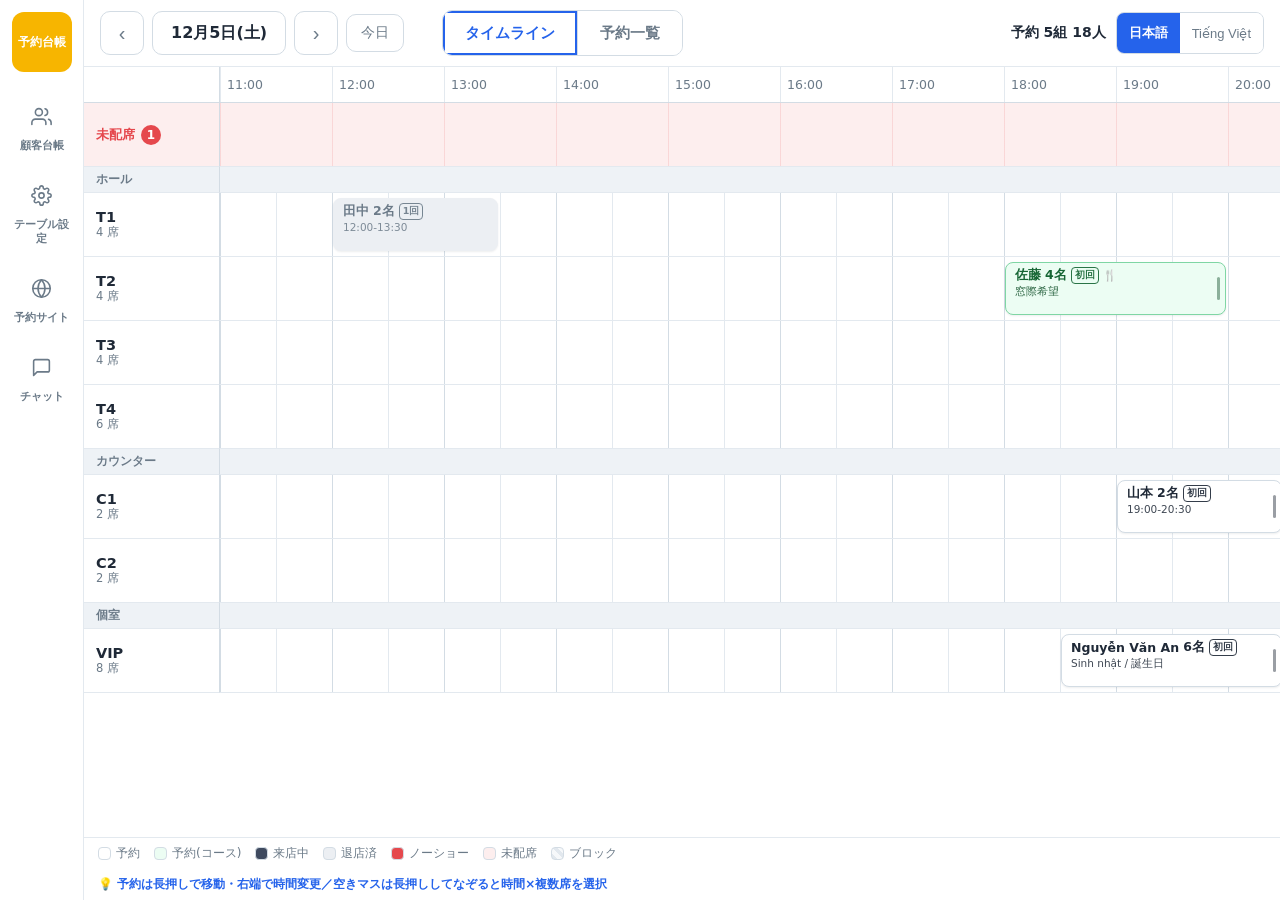
==== index.html @ bb4d28f8 "予約サイトの編集" ====
<!DOCTYPE html>
<html lang="ja">
<head>
  <meta charset="UTF-8">
  <meta name="viewport" content="width=device-width, initial-scale=1.0, maximum-scale=1.0, user-scalable=no, viewport-fit=cover">
  <meta name="apple-mobile-web-app-capable" content="yes">
  <meta name="mobile-web-app-capable" content="yes">
  <meta name="theme-color" content="#ffffff">
  <title>予約台帳 / Sổ đặt bàn</title>
  <link rel="stylesheet" href="style.css?v=19">
</head>
<body>
  <!-- dinii風 細線SVGアイコン定義 -->
  <svg style="display:none" xmlns="http://www.w3.org/2000/svg">
    <symbol id="ic-calendar" viewBox="0 0 24 24">
      <rect x="3" y="4" width="18" height="17" rx="2"/>
      <line x1="16" y1="2" x2="16" y2="6"/>
      <line x1="8" y1="2" x2="8" y2="6"/>
      <line x1="3" y1="10" x2="21" y2="10"/>
    </symbol>
    <symbol id="ic-list" viewBox="0 0 24 24">
      <line x1="8" y1="6" x2="21" y2="6"/>
      <line x1="8" y1="12" x2="21" y2="12"/>
      <line x1="8" y1="18" x2="21" y2="18"/>
      <line x1="3.5" y1="6" x2="3.51" y2="6"/>
      <line x1="3.5" y1="12" x2="3.51" y2="12"/>
      <line x1="3.5" y1="18" x2="3.51" y2="18"/>
    </symbol>
    <symbol id="ic-users" viewBox="0 0 24 24">
      <path d="M17 21v-2a4 4 0 0 0-4-4H5a4 4 0 0 0-4 4v2"/>
      <circle cx="9" cy="7" r="4"/>
      <path d="M23 21v-2a4 4 0 0 0-3-3.87"/>
      <path d="M16 3.13a4 4 0 0 1 0 7.75"/>
    </symbol>
    <symbol id="ic-gear" viewBox="0 0 24 24">
      <circle cx="12" cy="12" r="3"/>
      <path d="M19.4 15a1.65 1.65 0 0 0 .33 1.82l.06.06a2 2 0 0 1 0 2.83 2 2 0 0 1-2.83 0l-.06-.06a1.65 1.65 0 0 0-1.82-.33 1.65 1.65 0 0 0-1 1.51V21a2 2 0 0 1-2 2 2 2 0 0 1-2-2v-.09A1.65 1.65 0 0 0 9 19.4a1.65 1.65 0 0 0-1.82.33l-.06.06a2 2 0 0 1-2.83 0 2 2 0 0 1 0-2.83l.06-.06a1.65 1.65 0 0 0 .33-1.82 1.65 1.65 0 0 0-1.51-1H3a2 2 0 0 1-2-2 2 2 0 0 1 2-2h.09A1.65 1.65 0 0 0 4.6 9a1.65 1.65 0 0 0-.33-1.82l-.06-.06a2 2 0 0 1 0-2.83 2 2 0 0 1 2.83 0l.06.06a1.65 1.65 0 0 0 1.82.33H9a1.65 1.65 0 0 0 1-1.51V3a2 2 0 0 1 2-2 2 2 0 0 1 2 2v.09a1.65 1.65 0 0 0 1 1.51 1.65 1.65 0 0 0 1.82-.33l.06-.06a2 2 0 0 1 2.83 0 2 2 0 0 1 0 2.83l-.06.06a1.65 1.65 0 0 0-.33 1.82V9a1.65 1.65 0 0 0 1.51 1H21a2 2 0 0 1 2 2 2 2 0 0 1-2 2h-.09a1.65 1.65 0 0 0-1.51 1z"/>
    </symbol>
    <symbol id="ic-plus" viewBox="0 0 24 24">
      <line x1="12" y1="5" x2="12" y2="19"/>
      <line x1="5" y1="12" x2="19" y2="12"/>
    </symbol>
    <symbol id="ic-globe" viewBox="0 0 24 24">
      <circle cx="12" cy="12" r="10"/>
      <line x1="2" y1="12" x2="22" y2="12"/>
      <path d="M12 2a15.3 15.3 0 0 1 4 10 15.3 15.3 0 0 1-4 10 15.3 15.3 0 0 1-4-10 15.3 15.3 0 0 1 4-10z"/>
    </symbol>
    <symbol id="ic-chat" viewBox="0 0 24 24">
      <path d="M21 15a2 2 0 0 1-2 2H7l-4 4V5a2 2 0 0 1 2-2h14a2 2 0 0 1 2 2z"/>
    </symbol>
    <symbol id="ic-walkin" viewBox="0 0 24 24">
      <path d="M16 21v-2a4 4 0 0 0-4-4H5a4 4 0 0 0-4 4v2"/>
      <circle cx="8.5" cy="7" r="4"/>
      <line x1="20" y1="8" x2="20" y2="14"/>
      <line x1="17" y1="11" x2="23" y2="11"/>
    </symbol>
  </svg>

  <!-- 左サイドバー -->
  <aside class="rail" id="rail">
    <div class="rail-logo" data-i18n="appTitle"></div>
    <button class="rail-btn" data-view="customers">
      <span class="rail-ic"><svg class="ic"><use href="#ic-users"/></svg></span>
      <span class="rail-label" data-i18n="customers"></span>
    </button>
    <button class="rail-btn" id="railSettings">
      <span class="rail-ic"><svg class="ic"><use href="#ic-gear"/></svg></span>
      <span class="rail-label" data-i18n="settings"></span>
    </button>
    <button class="rail-btn" data-view="sites">
      <span class="rail-ic"><svg class="ic"><use href="#ic-globe"/></svg></span>
      <span class="rail-label" data-i18n="sites"></span>
    </button>
    <button class="rail-btn" data-view="chat">
      <span class="rail-ic"><svg class="ic"><use href="#ic-chat"/></svg></span>
      <span class="rail-label" data-i18n="chat"></span>
    </button>
    <div class="spacer"></div>
  </aside>

  <div class="app-main">
    <header class="topbar">
      <div class="date-nav">
        <button id="btnPrevDay" class="nav-btn">‹</button>
        <label class="date-box">
          <span id="dateDisplay"></span>
          <input type="date" id="datePicker">
        </label>
        <button id="btnNextDay" class="nav-btn">›</button>
        <button id="btnToday" class="btn ghost small" data-i18n="today"></button>
      </div>

      <nav class="view-switch" id="viewSwitch">
        <button class="vs-btn active" data-view="timetable" data-i18n="timetable"></button>
        <button class="vs-btn" data-view="list" data-i18n="list"></button>
      </nav>

      <div class="topbar-right">
        <span class="day-summary" id="daySummary"></span>
        <button id="btnChatPhone" class="icon-btn phone-only"><svg class="ic"><use href="#ic-chat"/></svg></button>
        <button id="btnSitesPhone" class="icon-btn phone-only"><svg class="ic"><use href="#ic-globe"/></svg></button>
        <button id="btnSettings" class="icon-btn phone-only"><svg class="ic"><use href="#ic-gear"/></svg></button>
        <div class="lang-switch" id="langSwitch">
          <button data-lang="ja">日本語</button>
          <button data-lang="vi">Tiếng Việt</button>
        </div>
      </div>
    </header>

    <main>
      <section id="view-timetable" class="view">
        <div class="tt-scroll" id="ttScroll"></div>
        <div class="legend" id="legend"></div>
      </section>

      <section id="view-list" class="view hidden">
        <div class="list-wrap" id="listWrap"></div>
      </section>

      <section id="view-customers" class="view hidden">
        <div class="cust-toolbar">
          <input type="search" id="custSearch" class="search-input" data-i18n-placeholder="searchPlaceholder">
        </div>
        <div class="cust-wrap" id="custWrap"></div>
      </section>

      <section id="view-sites" class="view hidden">
        <div class="sites-wrap">
          <p class="sites-note" data-i18n="sitesNote"></p>
          <div class="site-cards" id="siteCards"></div>
          <button class="btn ghost" id="btnAddSite"><svg class="ic"><use href="#ic-plus"/></svg> <span data-i18n="addSite"></span></button>
          <h3 class="inv-heading" data-i18n="invHeading"></h3>
          <p class="inv-note" data-i18n="invNote"></p>
          <div class="inv-scroll" id="invGrid"></div>
        </div>
      </section>

      <section id="view-chat" class="view hidden">
        <div class="chat-log" id="chatLog"></div>
        <div class="chat-inputbar">
          <input type="text" id="chatInput" data-i18n-placeholder="chatPlaceholder" autocomplete="off">
          <button class="btn primary" id="chatSend" data-i18n="chatSend"></button>
        </div>
      </section>
    </main>
  </div>

  <!-- スマホ用 下部ナビ / FAB -->
  <nav class="bottom-nav" id="bottomNav">
    <button class="bn-btn active" data-view="timetable"><span class="bn-ic"><svg class="ic"><use href="#ic-calendar"/></svg></span><span data-i18n="timetable"></span></button>
    <button class="bn-btn" data-view="list"><span class="bn-ic"><svg class="ic"><use href="#ic-list"/></svg></span><span data-i18n="list"></span></button>
    <button class="bn-btn" data-view="customers"><span class="bn-ic"><svg class="ic"><use href="#ic-users"/></svg></span><span data-i18n="customers"></span></button>
  </nav>
  <div class="fabs">
    <button id="fabWalkIn" class="fab secondary" title="walk-in"><svg class="ic"><use href="#ic-walkin"/></svg></button>
    <button id="fabNew" class="fab primary" title="new"><svg class="ic"><use href="#ic-plus"/></svg></button>
  </div>

  <!-- 空きマスタップ時のポップオーバー（トレタ風） -->
  <div class="cell-popover hidden" id="cellPopover">
    <div class="cp-head">
      <button class="cp-tab active" id="cpTabRes" data-i18n="resTab"></button>
      <button class="cp-tab" id="cpTabWalkIn" data-i18n="walkIn"></button>
    </div>
    <div class="cp-info" id="cpInfo"></div>
    <div class="cp-pax" id="cpPax"></div>
    <button class="cp-block" id="cpBlock">🚫 <span data-i18n="blockBtn"></span></button>
  </div>

  <!-- Reservation modal -->
  <div class="modal-backdrop hidden" id="resModal">
    <div class="modal">
      <div class="modal-header">
        <h2 id="resModalTitle"></h2>
        <button class="icon-btn" id="btnResClose">✕</button>
      </div>
      <div class="modal-body">
        <div class="status-row hidden" id="fStatusRow"></div>

        <div class="form-grid">
          <h3 class="sec" data-i18n="secWhen"></h3>
          <div class="field">
            <label data-i18n="date"></label>
            <input type="date" id="fDate">
          </div>
          <div class="field">
            <label data-i18n="startTime"></label>
            <select id="fStart"></select>
          </div>
          <div class="field">
            <label data-i18n="stayTime"></label>
            <select id="fDur"></select>
          </div>

          <div class="field">
            <label data-i18n="adults"></label>
            <div class="stepper">
              <button type="button" class="step-btn" data-step="adults" data-d="-1">−</button>
              <span class="step-val" id="fAdults">2</span>
              <button type="button" class="step-btn" data-step="adults" data-d="1">＋</button>
            </div>
          </div>
          <div class="field">
            <label data-i18n="children"></label>
            <div class="stepper">
              <button type="button" class="step-btn" data-step="children" data-d="-1">−</button>
              <span class="step-val" id="fChildren">0</span>
              <button type="button" class="step-btn" data-step="children" data-d="1">＋</button>
            </div>
          </div>
          <div class="field hide-phone-empty"></div>

          <h3 class="sec" data-i18n="secTable"></h3>
          <div class="field span3">
            <div class="table-chips" id="fTables"></div>
          </div>

          <h3 class="sec" data-i18n="secGuest"></h3>
          <div class="field">
            <label data-i18n="name"></label>
            <input type="text" id="fName">
          </div>
          <div class="field">
            <label data-i18n="nameKana"></label>
            <input type="text" id="fKana">
          </div>
          <div class="field">
            <label data-i18n="phone"></label>
            <input type="tel" id="fPhone" data-i18n-placeholder="phonePlaceholder">
          </div>

          <h3 class="sec" data-i18n="secOther"></h3>
          <div class="field">
            <label data-i18n="channel"></label>
            <select id="fChannel"></select>
          </div>
          <div class="field">
            <label data-i18n="course"></label>
            <input type="text" id="fCourse">
          </div>
          <div class="field span3">
            <label data-i18n="memo"></label>
            <textarea id="fMemo" rows="2"></textarea>
          </div>
        </div>
      </div>
      <div class="modal-footer">
        <button class="btn danger hidden" id="btnResDelete" data-i18n="delete"></button>
        <span class="spacer"></span>
        <button class="btn ghost" id="btnResCancel" data-i18n="cancelBtn"></button>
        <button class="btn primary" id="btnResSave" data-i18n="save"></button>
      </div>
    </div>
  </div>

  <!-- Table settings modal -->
  <div class="modal-backdrop hidden" id="settingsModal">
    <div class="modal">
      <div class="modal-header">
        <h2 data-i18n="settings"></h2>
        <button class="icon-btn" id="btnSetClose">✕</button>
      </div>
      <div class="modal-body">
        <div class="form-grid">
          <div class="field">
            <label data-i18n="openTime"></label>
            <select id="sOpen"></select>
          </div>
          <div class="field">
            <label data-i18n="closeTime"></label>
            <select id="sClose"></select>
          </div>
        </div>
        <div class="tbl-head">
          <span data-i18n="tableName"></span>
          <span data-i18n="groupLabel"></span>
          <span data-i18n="seatsLabel"></span>
          <span></span>
        </div>
        <div id="tblRows"></div>
        <button class="btn ghost full" id="btnAddTable"><svg class="ic"><use href="#ic-plus"/></svg> <span data-i18n="addTable"></span></button>

        <h3 class="combo-heading" data-i18n="comboHeading"></h3>
        <p class="combo-note" data-i18n="comboNote"></p>
        <div id="comboRows"></div>
        <button class="btn ghost full" id="btnAddCombo"><svg class="ic"><use href="#ic-plus"/></svg> <span data-i18n="addCombo"></span></button>
      </div>
      <div class="modal-footer">
        <span class="spacer"></span>
        <button class="btn ghost" id="btnSetCancel" data-i18n="cancelBtn"></button>
        <button class="btn primary" id="btnSetSave" data-i18n="save"></button>
      </div>
    </div>
  </div>

  <!-- Site modal（予約サイトの追加・編集） -->
  <div class="modal-backdrop hidden" id="siteModal">
    <div class="modal">
      <div class="modal-header">
        <h2 id="siteModalTitle"></h2>
        <button class="icon-btn" id="btnSiteClose">✕</button>
      </div>
      <div class="modal-body">
        <div class="form-grid">
          <div class="field span2">
            <label data-i18n="siteName"></label>
            <input type="text" id="sName">
          </div>
          <div class="field">
            <label data-i18n="colorLabel"></label>
            <div class="color-swatches" id="sColors"></div>
          </div>
          <div class="field span3">
            <label data-i18n="linkedTables"></label>
            <div class="table-chips" id="sTables"></div>
          </div>
          <div class="field span3">
            <label data-i18n="linkedCombos"></label>
            <div class="table-chips" id="sCombos"></div>
          </div>
        </div>
      </div>
      <div class="modal-footer">
        <button class="btn danger hidden" id="btnSiteDelete" data-i18n="delete"></button>
        <span class="spacer"></span>
        <button class="btn ghost" id="btnSiteCancel" data-i18n="cancelBtn"></button>
        <button class="btn primary" id="btnSiteSave" data-i18n="save"></button>
      </div>
    </div>
  </div>

  <script src="i18n.js?v=20"></script>
  <script src="app.js?v=20"></script>
</body>
</html>
---- style.css ----
/* ===== 予約台帳 / Sổ đặt bàn — dinii風 白基調UI ===== */
* { box-sizing: border-box; margin: 0; padding: 0; -webkit-tap-highlight-color: transparent; }

:root {
  --blue: #2563eb;
  --blue-soft: #eaf1fe;
  --orange: #f5a623;
  --brand: #f7b500;          /* diniiロゴ風の黄橙 */
  --green: #16a34a;
  --green-bg: #ecfdf3;
  --green-border: #7fd6a4;
  --slate: #3f4a5f;          /* 来店中ブロック */
  --red: #e5484d;
  --pink-bg: #fdeeee;
  --gray-block: #eceff3;
  --bg: #f7f9fb;
  --panel: #ffffff;
  --line: #e3e9ef;
  --line-strong: #d3dce4;
  --text: #1f2937;
  --muted: #6b7a88;
  --slot-w: 56px;   /* JSが端末幅に応じて上書き */
  --row-h: 60px;
  --label-w: 136px;
}

html, body { height: 100%; }
body {
  font-family: "Segoe UI", "Hiragino Sans", "Yu Gothic UI", "Noto Sans", system-ui, sans-serif;
  font-size: 15px;
  color: var(--text);
  background: var(--bg);
  display: flex;
  overflow: hidden;
  touch-action: manipulation;
}

.hidden { display: none !important; }
.spacer { flex: 1; }
.phone-only { display: none !important; }

/* dinii風 細線SVGアイコン */
svg.ic {
  width: 20px; height: 20px; display: block; flex: none;
  fill: none; stroke: currentColor;
  stroke-width: 1.8; stroke-linecap: round; stroke-linejoin: round;
}
.btn svg.ic { width: 17px; height: 17px; }
.icon-btn { display: inline-flex; align-items: center; justify-content: center; }

/* ===== 左サイドバー ===== */
.rail {
  width: 84px; min-width: 84px;
  background: var(--panel);
  border-right: 1px solid var(--line);
  display: flex; flex-direction: column; align-items: center;
  padding: 12px 8px calc(12px + env(safe-area-inset-bottom));
  gap: 6px;
}
.rail-logo {
  width: 60px; height: 60px; border-radius: 12px;
  background: var(--brand); color: #fff;
  font-size: 12px; font-weight: 800; line-height: 1.25;
  display: flex; align-items: center; justify-content: center; text-align: center;
  padding: 4px; margin-bottom: 10px; word-break: break-all;
}
.rail-btn {
  width: 68px; border: none; background: transparent; cursor: pointer;
  display: flex; flex-direction: column; align-items: center; gap: 3px;
  padding: 8px 2px; border-radius: 10px; color: var(--muted);
}
.rail-btn .rail-ic {
  width: 40px; height: 40px; border-radius: 10px;
  display: flex; align-items: center; justify-content: center;
  background: transparent;
}
.rail-btn .rail-ic svg.ic { width: 21px; height: 21px; }
.rail-btn .rail-label { font-size: 10.5px; font-weight: 600; }
.rail-btn.active { color: var(--blue); }
.rail-btn.active .rail-ic { background: var(--blue); color: #fff; }

/* ===== メイン ===== */
.app-main { flex: 1; display: flex; flex-direction: column; overflow: hidden; min-width: 0; }

/* ===== top bar ===== */
.topbar {
  display: flex; align-items: center; gap: 14px;
  padding: 10px 16px;
  background: var(--panel);
  border-bottom: 1px solid var(--line);
  flex-wrap: wrap;
}
.date-nav { display: flex; align-items: center; gap: 8px; }
.nav-btn {
  border: 1px solid var(--line-strong); background: #fff; border-radius: 10px;
  width: 44px; height: 44px; font-size: 20px; cursor: pointer; color: var(--muted);
  line-height: 1;
}
.date-box {
  position: relative; display: flex; align-items: center; justify-content: center;
  border: 1px solid var(--line-strong); border-radius: 10px;
  min-height: 44px; padding: 8px 18px; background: #fff;
  font-size: 16px; font-weight: 800; cursor: pointer; white-space: nowrap;
}
.date-box input {
  position: absolute; inset: 0; opacity: 0; width: 100%; height: 100%; cursor: pointer;
}

/* dinii風 タイムライン/予約一覧 切替 */
.view-switch { display: flex; border: 1px solid var(--line-strong); border-radius: 10px; overflow: hidden; margin-left: 24px; }
.vs-btn {
  border: none; background: #fff; color: var(--muted);
  padding: 10px 22px; font-size: 14.5px; cursor: pointer; white-space: nowrap; font-weight: 600;
  min-height: 44px;
}
.vs-btn + .vs-btn { border-left: 1px solid var(--line-strong); }
.vs-btn.active { color: var(--blue); box-shadow: inset 0 0 0 2px var(--blue); background: #fff; }

.topbar-right { display: flex; align-items: center; gap: 10px; margin-left: auto; flex-wrap: wrap; }
.day-summary { font-size: 14px; color: var(--text); font-weight: 700; white-space: nowrap; }

.lang-switch { display: flex; border: 1px solid var(--line-strong); border-radius: 8px; overflow: hidden; }
.lang-switch button { border: none; background: #fff; color: var(--muted); padding: 10px 12px; font-size: 13px; cursor: pointer; min-height: 40px; }
.lang-switch button.active { background: var(--blue); color: #fff; font-weight: 700; }

/* ===== buttons ===== */
.btn {
  border: none; border-radius: 10px; cursor: pointer;
  font-size: 14.5px; padding: 10px 16px; min-height: 44px;
  display: inline-flex; align-items: center; gap: 6px; white-space: nowrap;
}
.btn.primary { background: var(--blue); color: #fff; font-weight: 700; }
.btn.primary:active { background: #1d4fc4; }
.btn.secondary { background: #fff; color: var(--text); font-weight: 600; border: 1px solid var(--line-strong); }
.btn.ghost { background: #fff; color: var(--muted); border: 1px solid var(--line-strong); }
.btn.danger { background: #fdeeee; color: var(--red); border: 1px solid #f3c2c3; }
.btn.small { padding: 7px 14px; min-height: 38px; font-size: 13.5px; }
.btn.full { width: 100%; justify-content: center; margin-top: 8px; }
.icon-btn {
  border: none; background: transparent; font-size: 20px; cursor: pointer;
  color: var(--muted); width: 44px; height: 44px; border-radius: 8px;
}

/* ===== main / views ===== */
main { flex: 1; overflow: hidden; display: flex; min-height: 0; }
.view { flex: 1; display: flex; flex-direction: column; overflow: hidden; }

/* ===== timeline ===== */
.tt-scroll { flex: 1; overflow: auto; position: relative; background: var(--panel); overscroll-behavior: contain; }
.tt-grid { position: relative; min-width: 100%; width: max-content; }

.tt-line { display: flex; width: max-content; }
.tt-line.head { position: sticky; top: 0; z-index: 5; }

.tt-label {
  position: sticky; left: 0; z-index: 4;
  width: var(--label-w); min-width: var(--label-w);
  background: var(--panel); border-right: 1px solid var(--line-strong); border-bottom: 1px solid var(--line);
  padding: 6px 12px; display: flex; flex-direction: column; justify-content: center;
  cursor: pointer;
}
.tt-label .tname { font-weight: 700; font-size: 14.5px; }
.tt-label .tseats { font-size: 11.5px; color: var(--muted); }
.tt-line:not(.head) .tt-label:active { background: var(--blue-soft); }

.tt-line.head .tt-label { border-bottom: 1px solid var(--line-strong); cursor: default; }

.tt-timehead {
  position: relative; height: 36px; background: var(--panel);
  border-bottom: 1px solid var(--line-strong); color: var(--muted);
}
.tt-hour-label {
  position: absolute; top: 0; height: 100%;
  display: flex; align-items: center; padding-left: 6px;
  font-size: 12.5px; border-left: 1px solid var(--line);
}

/* 未配席行 */
.tt-line.unassigned-line .tt-label { background: var(--pink-bg); cursor: default; }
.tt-line.unassigned-line .tt-label .tname { color: var(--red); font-size: 13px; display: flex; align-items: center; gap: 6px; }
.ua-badge {
  background: var(--red); color: #fff; border-radius: 999px;
  min-width: 20px; height: 20px; font-size: 12px; font-weight: 700;
  display: inline-flex; align-items: center; justify-content: center; padding: 0 5px;
}
.tt-row.unassigned-row {
  background-color: var(--pink-bg);
  background-image:
    repeating-linear-gradient(to right, rgba(229,72,77,.14) 0 1px, transparent 1px calc(var(--slot-w) * 2));
}

.tt-row {
  position: relative; height: var(--row-h);
  border-bottom: 1px solid var(--line);
  background-image:
    repeating-linear-gradient(to right, var(--line-strong) 0 1px, transparent 1px calc(var(--slot-w) * 2)),
    repeating-linear-gradient(to right, var(--line) 0 1px, transparent 1px var(--slot-w));
  cursor: pointer;
}
.tt-row.drop-target { background-color: var(--blue-soft); }

/* テーブルグループの見出し行 */
.tt-line.group-line .tt-label {
  background: #eef2f6; height: 26px; padding: 2px 12px;
  justify-content: center; cursor: default; border-bottom: 1px solid var(--line);
}
.tt-line.group-line .tt-label .tname { font-size: 11.5px; color: var(--muted); font-weight: 700; }
.tt-grouprow { height: 26px; background: #eef2f6; border-bottom: 1px solid var(--line); }

/* 予約ブロック（dinii風） */
.tt-block {
  position: absolute; top: 5px; bottom: 5px;
  border-radius: 8px; padding: 4px 16px 4px 9px; overflow: hidden;
  cursor: grab; z-index: 2;
  user-select: none; -webkit-user-select: none; -webkit-touch-callout: none;
  border: 1px solid transparent;
  box-shadow: 0 1px 2px rgba(31,41,55,.08);
  background: #fff;
}
.tt-block .b-name {
  font-size: 12.5px; font-weight: 700; white-space: nowrap; overflow: hidden; text-overflow: ellipsis;
  display: flex; align-items: center; gap: 4px;
}
.tt-block .b-info { font-size: 10.5px; opacity: .85; white-space: nowrap; overflow: hidden; margin-top: 1px; }

.chip-visit {
  display: inline-block; font-size: 9.5px; font-weight: 700;
  border: 1px solid currentColor; border-radius: 4px;
  padding: 0 3px; line-height: 1.5; opacity: .9; flex: none;
}
.b-ico { font-size: 11px; flex: none; }

/* 予約（白＋グレー枠） */
.tt-block.reserved { border-color: var(--line-strong); color: var(--text); }
/* コース付き予約（薄緑＋緑枠） */
.tt-block.reserved.course { background: var(--green-bg); border-color: var(--green-border); color: #14532d; }
.tt-block.reserved.course .b-name { color: #166534; }
/* 来店中（濃紺） */
.tt-block.seated { background: var(--slate); border-color: var(--slate); color: #fff; }
/* 退店済（グレー） */
.tt-block.finished { background: var(--gray-block); border-color: var(--gray-block); color: var(--muted); }
/* ノーショー（赤） */
.tt-block.noshow { background: var(--red); border-color: var(--red); color: #fff; }
.tt-block.cancelled { background: var(--gray-block); color: var(--muted); text-decoration: line-through; }
/* 未配席（ピンク＋赤点線） */
.tt-block.unassigned {
  background: #fff5f5; border: 1.5px dashed var(--red); color: var(--red);
}
.tt-block.unassigned .b-name { color: var(--red); }
/* 予約ブロック（斜線ストライプ・ネット予約在庫から除外） */
.tt-block.block {
  background: repeating-linear-gradient(45deg, #e2e8ee 0 6px, #f3f6f9 6px 12px);
  border: 1px dashed #8b98a3; color: #55636d;
}
.tt-block.block .b-name { color: #55636d; }

.tt-block.drag-src { opacity: .35; }
/* 複数卓を1つの枠として縦に結合表示 */
.tt-block.span { box-shadow: 0 2px 8px rgba(31,41,55,.2); z-index: 2; }
.tt-ghost {
  z-index: 8; pointer-events: none; opacity: .95;
  box-shadow: 0 8px 22px rgba(31,41,55,.3);
  outline: 2px dashed var(--blue);
  transform: scale(1.03);
}

/* 滞在時間の変更ハンドル（ブロック右端） */
.b-resize {
  position: absolute; right: 0; top: 0; bottom: 0; width: 18px;
  cursor: ew-resize; touch-action: none;
}
.b-resize::after {
  content: ''; position: absolute; right: 5px; top: 28%; bottom: 28%;
  width: 3px; border-radius: 2px; background: currentColor; opacity: .45;
}
.tt-block.cancelled .b-resize, .tt-block.finished .b-resize { display: none; }

.now-line {
  position: absolute; top: 0; bottom: 0; width: 2px;
  background: var(--blue); z-index: 3; pointer-events: none;
}

/* 空きマスタップ時の選択ハイライト（トレタ風の青帯） */
.tt-select {
  position: absolute; top: 3px; bottom: 3px;
  background: rgba(37, 99, 235, .28);
  border: 2px solid var(--blue); border-radius: 8px;
  z-index: 1; pointer-events: none;
}

/* 空きマスタップ時のポップオーバー（トレタ風） */
.cell-popover {
  position: fixed; z-index: 90;
  width: 236px;
  background: #fff; border-radius: 14px;
  box-shadow: 0 10px 34px rgba(31,41,55,.3);
  border: 1px solid var(--line);
  padding: 12px;
}
.cp-head { display: flex; gap: 6px; margin-bottom: 8px; }
.cp-tab {
  flex: 1; border: 1.5px solid var(--line-strong); background: #fff;
  border-radius: 9px; padding: 9px 6px; font-size: 13.5px; font-weight: 700;
  color: var(--muted); cursor: pointer; min-height: 40px;
}
.cp-tab.active { border-color: var(--blue); background: var(--blue); color: #fff; }
.cp-info {
  font-size: 12.5px; color: var(--text); font-weight: 700;
  margin-bottom: 8px; text-align: center; line-height: 1.5;
}
.cp-pax { display: grid; grid-template-columns: repeat(3, 1fr); gap: 6px; }
.cp-pax button {
  border: 1px solid var(--line-strong); background: #fff; border-radius: 9px;
  padding: 10px 4px; font-size: 14px; font-weight: 700; color: var(--blue);
  cursor: pointer; min-height: 44px;
}
.cp-pax button:active { background: var(--blue-soft); }
.cp-block {
  width: 100%; margin-top: 10px;
  border: none; background: #55636d; color: #fff;
  border-radius: 10px; padding: 11px 8px; min-height: 44px;
  font-size: 13.5px; font-weight: 700; cursor: pointer;
  display: flex; align-items: center; justify-content: center; gap: 6px;
}
.cp-block:active { background: #45525c; }

.legend {
  display: flex; gap: 14px; padding: 7px 14px;
  background: var(--panel); border-top: 1px solid var(--line);
  font-size: 12px; color: var(--muted); flex-wrap: wrap; align-items: center;
}
.legend .lg { display: flex; align-items: center; gap: 5px; white-space: nowrap; }
.legend .sw { width: 13px; height: 13px; border-radius: 4px; display: inline-block; border: 1px solid var(--line-strong); }
.legend .hint { width: 100%; color: var(--blue); font-weight: 600; }

/* ===== 予約一覧（dinii風カード） ===== */
.list-wrap { flex: 1; overflow: auto; padding: 14px 16px; -webkit-overflow-scrolling: touch; }
.res-card {
  display: flex; align-items: center; gap: 14px;
  background: var(--panel); border: 1px solid var(--line-strong);
  border-radius: 12px; padding: 12px 16px; margin-bottom: 10px; cursor: pointer;
}
.res-card.course { background: var(--green-bg); border-color: var(--green-border); }
.res-card.seated { background: var(--slate); border-color: var(--slate); color: #fff; }
.res-card.seated .rc-sub, .res-card.seated .rc-time small { color: rgba(255,255,255,.75); }
.res-card.finished { opacity: .6; }
.res-card.noshow { border-color: var(--red); background: var(--pink-bg); }
.res-card.cancelled { opacity: .55; }
.res-card .rc-time { font-size: 18px; font-weight: 800; min-width: 96px; }
.res-card .rc-time small { font-size: 11.5px; color: var(--muted); font-weight: 500; display: block; }
.res-card .rc-main { flex: 1; min-width: 0; }
.res-card .rc-name { font-size: 15.5px; font-weight: 700; display: flex; align-items: center; gap: 6px; flex-wrap: wrap; }
.res-card .rc-sub { font-size: 12.5px; color: var(--muted); margin-top: 3px; overflow: hidden; text-overflow: ellipsis; }
.res-card .rc-actions { display: flex; gap: 8px; align-items: center; flex-wrap: wrap; justify-content: flex-end; }

.status-chip {
  font-size: 12px; font-weight: 700; color: #fff;
  border-radius: 999px; padding: 5px 12px; white-space: nowrap;
}
.status-chip.reserved  { background: var(--blue); }
.status-chip.seated    { background: var(--green); }
.status-chip.finished  { background: #9aa7af; }
.status-chip.noshow    { background: var(--red); }
.status-chip.cancelled { background: #c2cbd1; color: #55636d; }

.empty-note { text-align: center; color: var(--muted); padding: 48px 0; font-size: 15px; }

/* ===== customers view ===== */
.cust-toolbar { padding: 14px 16px 0; }
.search-input {
  width: 100%; max-width: 480px;
  border: 1px solid var(--line-strong); border-radius: 10px; padding: 11px 14px;
  font-size: 16px; background: var(--panel);
}
.cust-wrap { flex: 1; overflow: auto; padding: 14px 16px; -webkit-overflow-scrolling: touch; }
.cust-table { width: 100%; border-collapse: collapse; background: var(--panel); border: 1px solid var(--line); border-radius: 12px; overflow: hidden; }
.cust-table th, .cust-table td { padding: 12px 14px; text-align: left; border-bottom: 1px solid var(--line); font-size: 14px; }
.cust-table th { background: #f4f7fa; color: var(--muted); font-size: 12.5px; font-weight: 600; white-space: nowrap; }
.cust-table td.num { font-weight: 700; white-space: nowrap; }

/* ===== 予約サイト・在庫連携 ===== */
.sites-wrap { flex: 1; overflow: auto; padding: 16px; -webkit-overflow-scrolling: touch; }
.sites-note { font-size: 13px; color: var(--muted); line-height: 1.7; max-width: 720px; margin-bottom: 14px; }
.site-cards { display: flex; flex-direction: column; gap: 10px; max-width: 720px; }
.site-card {
  display: flex; align-items: center; gap: 12px;
  background: var(--panel); border: 1px solid var(--line-strong);
  border-radius: 12px; padding: 12px 16px; cursor: pointer;
}
.site-color { width: 14px; height: 14px; border-radius: 4px; flex: none; align-self: flex-start; margin-top: 5px; }
.site-main { flex: 1; min-width: 0; }
.site-name { font-weight: 700; font-size: 15px; }
.site-sub { font-size: 12.5px; color: var(--muted); margin-top: 2px; }
.site-url {
  margin-top: 8px; background: #f6f9fb; border: 1px solid var(--line);
  border-radius: 8px; padding: 8px 10px; overflow-x: auto;
}
.site-url code { font-size: 12.5px; white-space: nowrap; color: var(--text); }
.site-actions { display: flex; flex-direction: column; gap: 6px; align-items: stretch; }
.site-actions .btn.small, .site-actions .pill { justify-content: center; text-align: center; min-height: 36px; padding: 6px 12px; }
.pill {
  border: none; border-radius: 999px; padding: 8px 14px;
  font-size: 12.5px; font-weight: 700; cursor: pointer; min-height: 38px; white-space: nowrap;
}
.pill.on { background: var(--green-bg); color: var(--green); border: 1px solid var(--green-border); }
.pill.off { background: var(--gray-block); color: var(--muted); border: 1px solid var(--line-strong); }
#btnAddSite { margin-top: 10px; }

.inv-heading { margin-top: 24px; font-size: 15px; }
.inv-note { font-size: 12.5px; color: var(--muted); margin: 4px 0 10px; max-width: 720px; }
.inv-scroll { overflow-x: auto; }
.inv-table { border-collapse: separate; border-spacing: 0; background: var(--panel); }
.inv-table th, .inv-table td {
  border-bottom: 1px solid var(--line); border-right: 1px solid var(--line);
  padding: 9px 6px; font-size: 12.5px; text-align: center; min-width: 48px; white-space: nowrap;
}
.inv-table thead th { background: #f4f7fa; color: var(--muted); font-weight: 600; border-top: 1px solid var(--line); }
.inv-table tbody th {
  text-align: left; padding: 9px 12px; font-size: 13px;
  position: sticky; left: 0; background: var(--panel); border-left: 1px solid var(--line); z-index: 1;
}
.inv-table thead th:first-child { position: sticky; left: 0; z-index: 2; border-left: 1px solid var(--line); }
.inv-cell.ok { color: var(--green); font-weight: 700; cursor: pointer; }
.inv-cell.low { color: #d97706; font-weight: 700; cursor: pointer; background: #fff7ed; }
.inv-cell.full { color: var(--red); background: var(--pink-bg); font-weight: 700; }

.ch-dot { display: inline-block; width: 9px; height: 9px; border-radius: 50%; margin-right: 5px; flex: none; }

.color-swatches { display: flex; gap: 8px; flex-wrap: wrap; }
.color-swatches button { width: 40px; height: 40px; border-radius: 10px; border: 2.5px solid transparent; cursor: pointer; }
.color-swatches button.active { border-color: var(--text); }

/* ===== チャット操作 ===== */
.chat-log {
  flex: 1; overflow-y: auto; padding: 16px;
  display: flex; flex-direction: column; gap: 10px;
  -webkit-overflow-scrolling: touch;
}
.chat-msg {
  max-width: 78%; padding: 10px 14px; border-radius: 14px;
  font-size: 14.5px; line-height: 1.65; white-space: pre-line; word-break: break-word;
}
.chat-msg.user { align-self: flex-end; background: var(--blue); color: #fff; border-bottom-right-radius: 4px; }
.chat-msg.bot { align-self: flex-start; background: var(--panel); border: 1px solid var(--line-strong); border-bottom-left-radius: 4px; }
.chat-inputbar {
  display: flex; gap: 8px; padding: 10px 16px calc(10px + env(safe-area-inset-bottom));
  background: var(--panel); border-top: 1px solid var(--line);
}
.chat-inputbar input {
  flex: 1; border: 1px solid var(--line-strong); border-radius: 10px;
  padding: 11px 14px; font-size: 16px; min-height: 46px; min-width: 0;
}

/* ===== bottom nav / FAB (phone) ===== */
.bottom-nav { display: none; }
.fabs { display: none; }

/* ===== modal ===== */
.modal-backdrop {
  position: fixed; inset: 0; background: rgba(31,41,55,.45);
  display: flex; align-items: center; justify-content: center; z-index: 100;
  padding: 20px;
}
.modal {
  background: #fff; border-radius: 16px; width: 760px; max-width: 100%;
  max-height: 92vh; display: flex; flex-direction: column;
  box-shadow: 0 12px 40px rgba(0,0,0,.28);
}
.modal-header {
  display: flex; align-items: center; justify-content: space-between;
  padding: 14px 20px; border-bottom: 1px solid var(--line);
}
.modal-header h2 { font-size: 18px; }
.modal-body { padding: 16px 20px; overflow: auto; -webkit-overflow-scrolling: touch; }
.modal-footer {
  display: flex; gap: 10px; padding: 12px 20px;
  border-top: 1px solid var(--line);
  padding-bottom: calc(12px + env(safe-area-inset-bottom));
}

.form-grid { display: grid; grid-template-columns: repeat(3, minmax(0, 1fr)); gap: 12px 16px; }
.form-grid > * { min-width: 0; }
.form-grid .sec {
  grid-column: 1 / -1;
  font-size: 12.5px; color: var(--blue); font-weight: 700;
  border-bottom: 1px solid var(--line); padding-bottom: 4px; margin-top: 8px;
}
.form-grid .sec:first-child { margin-top: 0; }
.field { display: flex; flex-direction: column; gap: 6px; }
.field.span2 { grid-column: span 2; }
.field.span3 { grid-column: 1 / -1; }
.field label { font-size: 12.5px; color: var(--muted); font-weight: 600; }
.field input, .field select, .field textarea {
  border: 1px solid var(--line-strong); border-radius: 10px; padding: 11px 12px;
  font-size: 16px; min-height: 46px; background: #fff; color: var(--text); font-family: inherit;
  width: 100%; min-width: 0;
}
.field textarea { min-height: 56px; resize: vertical; }

.stepper { display: flex; align-items: center; gap: 4px; }
.step-btn {
  width: 48px; height: 48px; border: 1px solid var(--line-strong); background: #f4f7fa;
  border-radius: 10px; font-size: 20px; cursor: pointer; color: var(--text);
}
.step-val { min-width: 52px; text-align: center; font-size: 20px; font-weight: 700; }

.table-chips { display: flex; flex-wrap: wrap; gap: 8px; }
.chip {
  border: 1.5px solid var(--line-strong); background: #fff; border-radius: 999px;
  padding: 10px 16px; font-size: 14.5px; cursor: pointer; min-height: 44px;
}
.chip.active { border-color: var(--blue); background: var(--blue); color: #fff; font-weight: 600; }

.status-row { display: flex; gap: 8px; flex-wrap: wrap; margin-bottom: 14px; }
.status-btn {
  border: 1.5px solid var(--line-strong); background: #fff; border-radius: 10px;
  padding: 10px 14px; font-size: 13.5px; cursor: pointer; min-height: 44px; font-weight: 600; color: var(--muted);
}
.status-btn.active.reserved  { border-color: var(--blue); background: var(--blue); color: #fff; }
.status-btn.active.seated    { border-color: var(--green); background: var(--green); color: #fff; }
.status-btn.active.finished  { border-color: #9aa7af; background: #9aa7af; color: #fff; }
.status-btn.active.noshow    { border-color: var(--red); background: var(--red); color: #fff; }
.status-btn.active.cancelled { border-color: #9aa7af; background: #9aa7af; color: #fff; }

/* ===== settings modal ===== */
.tbl-head {
  display: grid; grid-template-columns: 1fr 110px 76px 48px; gap: 10px;
  font-size: 12.5px; color: var(--muted); font-weight: 600;
  margin: 18px 0 6px;
}
.tbl-row { display: grid; grid-template-columns: 1fr 110px 76px 48px; gap: 10px; margin-bottom: 8px; }
.tbl-row input {
  border: 1px solid var(--line-strong); border-radius: 10px; padding: 10px 12px;
  font-size: 16px; min-height: 46px;
}
.tbl-row .icon-btn { color: var(--red); }

/* 結合テーブル（合席）設定 */
.combo-heading {
  font-size: 13px; color: var(--blue); font-weight: 700;
  border-bottom: 1px solid var(--line); padding-bottom: 4px; margin: 22px 0 6px;
}
.combo-note { font-size: 12px; color: var(--muted); line-height: 1.6; margin-bottom: 10px; }
.combo-row {
  border: 1px solid var(--line-strong); border-radius: 12px;
  padding: 10px 12px; margin-bottom: 10px;
}
.combo-tables { display: flex; flex-wrap: wrap; gap: 6px; margin-bottom: 8px; }
.combo-tables .chip { padding: 7px 12px; font-size: 13px; min-height: 38px; }
.combo-foot { display: flex; align-items: center; gap: 8px; }
.combo-foot label { font-size: 12.5px; color: var(--muted); font-weight: 600; }
.combo-foot input {
  width: 84px; border: 1px solid var(--line-strong); border-radius: 10px;
  padding: 9px 10px; font-size: 16px; min-height: 44px;
}
.combo-foot .icon-btn { margin-left: auto; color: var(--red); }

/* ===== tablet portrait ===== */
@media (max-width: 1000px) {
  .day-summary { font-size: 12.5px; }
}

/* ===== phone ===== */
@media (max-width: 700px) {
  body { flex-direction: column; }
  .rail { display: none; }
  .phone-only { display: flex !important; }
  .hide-phone { display: none !important; }

  .topbar { padding: 8px 10px; gap: 8px; }
  .view-switch { display: none; }
  .nav-btn { width: 40px; height: 40px; font-size: 18px; }
  .date-box { min-height: 40px; padding: 6px 12px; font-size: 14px; }
  .btn.small { min-height: 40px; padding: 6px 10px; }
  .day-summary { font-size: 12px; }
  .topbar-right { gap: 6px; }
  .icon-btn.phone-only { width: 40px; height: 40px; }
  .lang-switch button { padding: 8px 8px; font-size: 11.5px; min-height: 38px; }

  .bottom-nav {
    display: flex; background: var(--panel); border-top: 1px solid var(--line);
    padding: 6px 8px calc(6px + env(safe-area-inset-bottom));
  }
  .bn-btn {
    flex: 1; background: transparent; border: none; color: var(--muted);
    font-size: 10.5px; display: flex; flex-direction: column; align-items: center;
    gap: 2px; padding: 6px 4px; border-radius: 10px; cursor: pointer; font-weight: 600;
  }
  .bn-btn .bn-ic svg.ic { width: 22px; height: 22px; }
  .bn-btn.active { color: var(--blue); background: var(--blue-soft); }

  .fabs {
    display: flex; flex-direction: column; gap: 10px;
    position: fixed; right: 14px; bottom: calc(84px + env(safe-area-inset-bottom));
    z-index: 50;
  }
  .fab {
    width: 58px; height: 58px; border-radius: 50%; border: none;
    cursor: pointer;
    box-shadow: 0 4px 14px rgba(31,41,55,.3);
    display: flex; align-items: center; justify-content: center;
  }
  .fab svg.ic { width: 25px; height: 25px; }
  .fab.primary { background: var(--blue); color: #fff; }
  .fab.secondary { background: #fff; color: var(--text); border: 1px solid var(--line-strong); }

  /* モーダルはボトムシート化 */
  .modal-backdrop { padding: 0; align-items: flex-end; }
  .modal { width: 100%; max-height: 94vh; border-radius: 18px 18px 0 0; }
  .form-grid { grid-template-columns: repeat(2, minmax(0, 1fr)); }
  .field.span2 { grid-column: 1 / -1; }
  .hide-phone-empty { display: none; }
  .step-btn { width: 44px; height: 44px; }
  .step-val { min-width: 40px; }

  .res-card { padding: 10px 12px; gap: 10px; flex-wrap: wrap; }
  .res-card .rc-time { min-width: 70px; font-size: 16px; }
  .res-card .rc-actions { width: 100%; }

  .legend { font-size: 11px; gap: 10px; }
  .cust-table th, .cust-table td { padding: 10px 8px; font-size: 12.5px; }
}
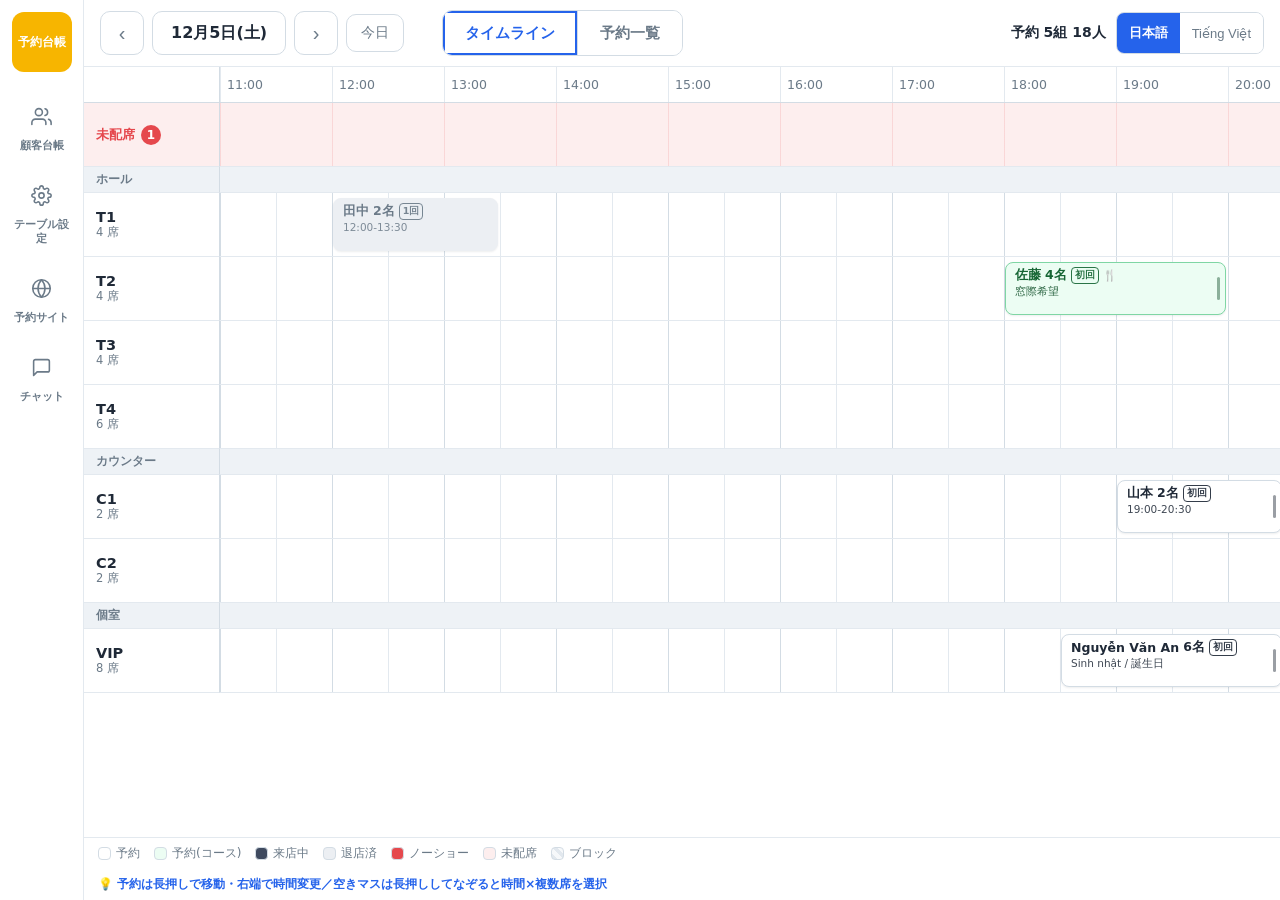
==== commit d976d7b7: "テーブル設定最小人数表記の変更" ====
--- a/index.html
+++ b/index.html
@@ -7,7 +7,7 @@
   <meta name="mobile-web-app-capable" content="yes">
   <meta name="theme-color" content="#ffffff">
   <title>予約台帳 / Sổ đặt bàn</title>
-  <link rel="stylesheet" href="style.css?v=19">
+  <link rel="stylesheet" href="style.css?v=22">
 </head>
 <body>
   <!-- dinii風 細線SVGアイコン定義 -->
@@ -275,6 +275,7 @@
           <span data-i18n="tableName"></span>
           <span data-i18n="groupLabel"></span>
           <span data-i18n="seatsLabel"></span>
+          <span data-i18n="minSeatsLabel"></span>
           <span></span>
         </div>
         <div id="tblRows"></div>
@@ -329,7 +330,7 @@
     </div>
   </div>
 
-  <script src="i18n.js?v=20"></script>
-  <script src="app.js?v=20"></script>
+  <script src="i18n.js?v=22"></script>
+  <script src="app.js?v=22"></script>
 </body>
 </html>
--- a/style.css
+++ b/style.css
@@ -524,11 +524,11 @@
 
 /* ===== settings modal ===== */
 .tbl-head {
-  display: grid; grid-template-columns: 1fr 110px 76px 48px; gap: 10px;
+  display: grid; grid-template-columns: 1fr 82px 54px 90px 40px; gap: 10px;
   font-size: 12.5px; color: var(--muted); font-weight: 600;
   margin: 18px 0 6px;
 }
-.tbl-row { display: grid; grid-template-columns: 1fr 110px 76px 48px; gap: 10px; margin-bottom: 8px; }
+.tbl-row { display: grid; grid-template-columns: 1fr 82px 54px 90px 40px; gap: 10px; margin-bottom: 8px; }
 .tbl-row input {
   border: 1px solid var(--line-strong); border-radius: 10px; padding: 10px 12px;
   font-size: 16px; min-height: 46px;
@@ -547,7 +547,7 @@
 }
 .combo-tables { display: flex; flex-wrap: wrap; gap: 6px; margin-bottom: 8px; }
 .combo-tables .chip { padding: 7px 12px; font-size: 13px; min-height: 38px; }
-.combo-foot { display: flex; align-items: center; gap: 8px; }
+.combo-foot { display: flex; align-items: center; gap: 8px; flex-wrap: wrap; }
 .combo-foot label { font-size: 12.5px; color: var(--muted); font-weight: 600; }
 .combo-foot input {
   width: 84px; border: 1px solid var(--line-strong); border-radius: 10px;
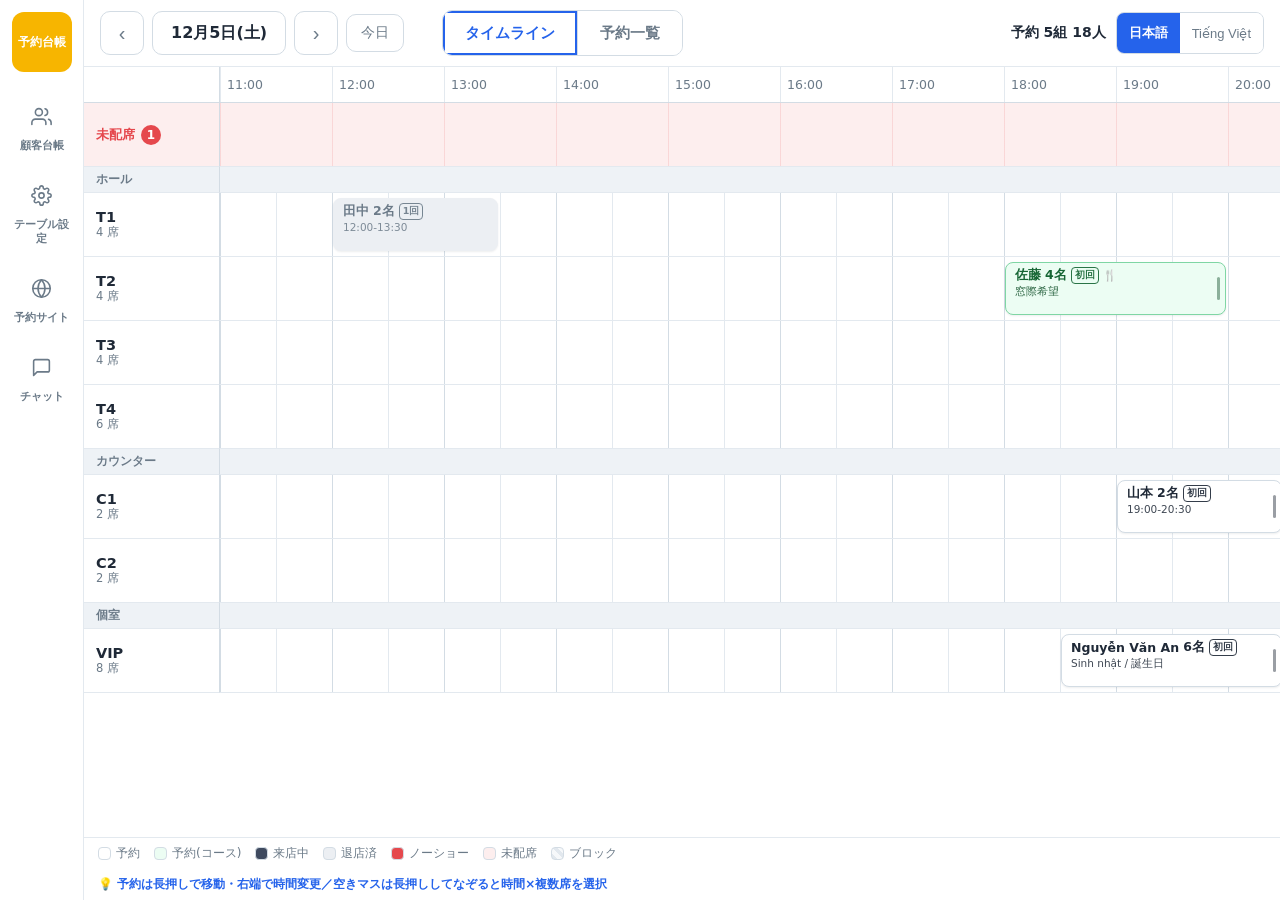
==== commit c82f4ae4: "テーブル設定最小人数再設定" ====
--- a/index.html
+++ b/index.html
@@ -7,7 +7,7 @@
   <meta name="mobile-web-app-capable" content="yes">
   <meta name="theme-color" content="#ffffff">
   <title>予約台帳 / Sổ đặt bàn</title>
-  <link rel="stylesheet" href="style.css?v=22">
+  <link rel="stylesheet" href="style.css?v=23">
 </head>
 <body>
   <!-- dinii風 細線SVGアイコン定義 -->
@@ -330,7 +330,7 @@
     </div>
   </div>
 
-  <script src="i18n.js?v=22"></script>
-  <script src="app.js?v=22"></script>
+  <script src="i18n.js?v=23"></script>
+  <script src="app.js?v=23"></script>
 </body>
 </html>
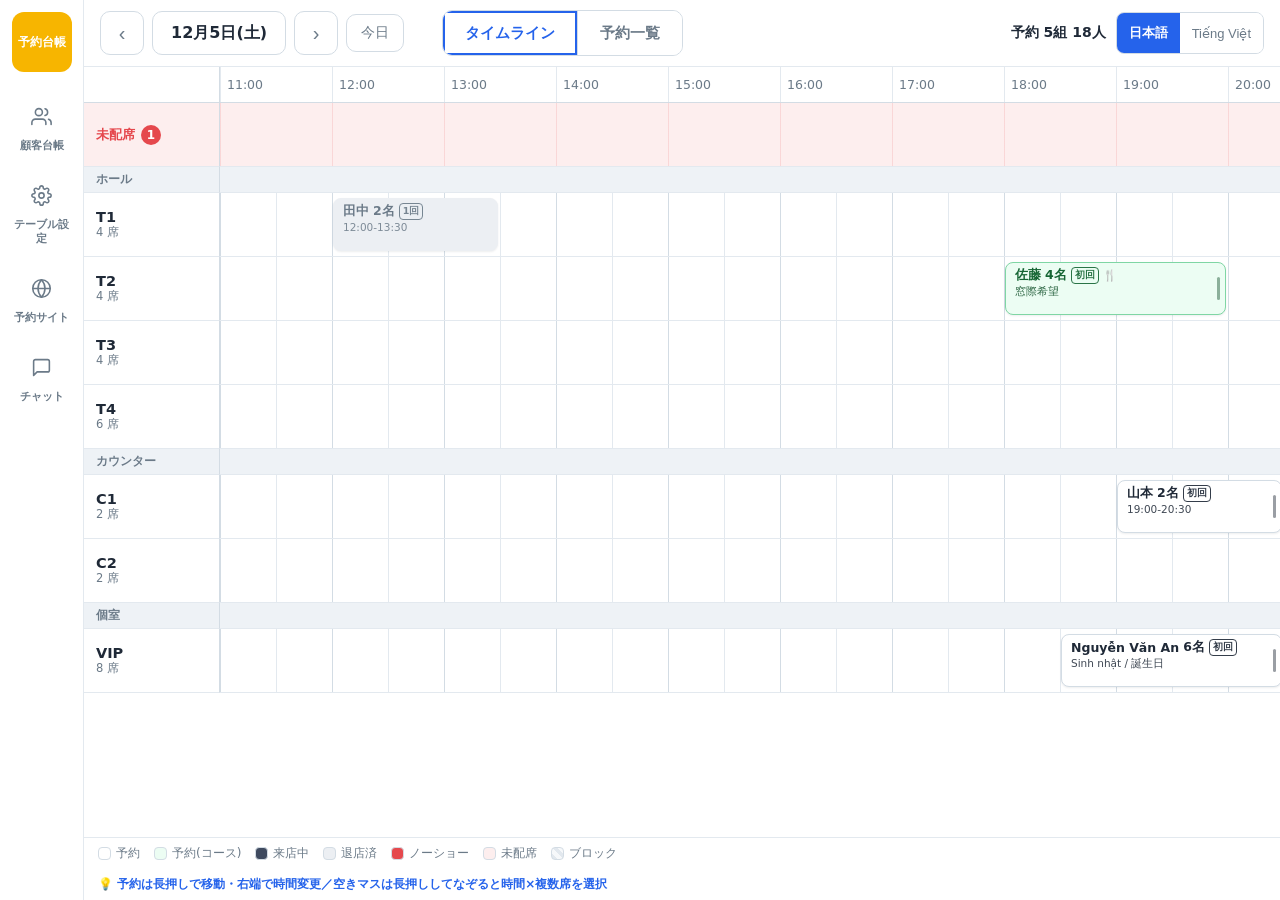
==== commit 711a0f57: "顧客情報または予約フォームの改修" ====
--- a/index.html
+++ b/index.html
@@ -7,7 +7,7 @@
   <meta name="mobile-web-app-capable" content="yes">
   <meta name="theme-color" content="#ffffff">
   <title>予約台帳 / Sổ đặt bàn</title>
-  <link rel="stylesheet" href="style.css?v=23">
+  <link rel="stylesheet" href="style.css?v=24">
 </head>
 <body>
   <!-- dinii風 細線SVGアイコン定義 -->
@@ -191,6 +191,13 @@
             <label data-i18n="stayTime"></label>
             <select id="fDur"></select>
           </div>
+          <div class="field">
+            <label data-i18n="resetTime"></label>
+            <select id="fReset"></select>
+          </div>
+          <div class="field checkbox-field">
+            <label class="chk"><input type="checkbox" id="fHasLimit"> <span data-i18n="hasTimeLimit"></span></label>
+          </div>
 
           <div class="field">
             <label data-i18n="adults"></label>
@@ -228,6 +235,22 @@
             <label data-i18n="phone"></label>
             <input type="tel" id="fPhone" data-i18n-placeholder="phonePlaceholder">
           </div>
+          <div class="field">
+            <label data-i18n="gender"></label>
+            <select id="fGender"></select>
+          </div>
+          <div class="field">
+            <label data-i18n="company"></label>
+            <input type="text" id="fCompany">
+          </div>
+          <div class="field">
+            <label data-i18n="reservationName"></label>
+            <input type="text" id="fResName">
+          </div>
+          <div class="field">
+            <label data-i18n="email"></label>
+            <input type="email" id="fEmail" data-i18n-placeholder="emailPlaceholder">
+          </div>
 
           <h3 class="sec" data-i18n="secOther"></h3>
           <div class="field">
@@ -235,8 +258,17 @@
             <select id="fChannel"></select>
           </div>
           <div class="field">
-            <label data-i18n="course"></label>
-            <input type="text" id="fCourse">
+            <label data-i18n="purpose"></label>
+            <select id="fPurpose"></select>
+          </div>
+          <div class="field span3">
+            <label data-i18n="coursesLabel"></label>
+            <div id="fCourses"></div>
+            <button type="button" class="btn ghost small" id="btnAddCourse" data-i18n="addCourse"></button>
+          </div>
+          <div class="field span3">
+            <label data-i18n="tagsLabel"></label>
+            <div class="table-chips" id="fTags"></div>
           </div>
           <div class="field span3">
             <label data-i18n="memo"></label>
@@ -330,7 +362,7 @@
     </div>
   </div>
 
-  <script src="i18n.js?v=23"></script>
-  <script src="app.js?v=23"></script>
+  <script src="i18n.js?v=24"></script>
+  <script src="app.js?v=24"></script>
 </body>
 </html>
--- a/style.css
+++ b/style.css
@@ -511,6 +511,23 @@
 }
 .chip.active { border-color: var(--blue); background: var(--blue); color: #fff; font-weight: 600; }
 
+/* コース選択行（コース名 + 数量 + 削除） */
+.course-row { display: grid; grid-template-columns: 1fr 78px 44px; gap: 8px; margin-bottom: 8px; }
+.course-row select, .course-row input {
+  border: 1px solid var(--line-strong); border-radius: 10px; padding: 10px 12px;
+  font-size: 16px; min-height: 46px; min-width: 0;
+}
+.course-row .icon-btn { color: var(--red); }
+#btnAddCourse { margin-top: 2px; }
+
+/* 時間制限ありチェック */
+.checkbox-field { justify-content: flex-end; }
+.checkbox-field .chk {
+  display: flex; align-items: center; gap: 8px; font-size: 14.5px;
+  color: var(--text); font-weight: 500; cursor: pointer; min-height: 46px;
+}
+.checkbox-field .chk input { width: 20px; height: 20px; }
+
 .status-row { display: flex; gap: 8px; flex-wrap: wrap; margin-bottom: 14px; }
 .status-btn {
   border: 1.5px solid var(--line-strong); background: #fff; border-radius: 10px;
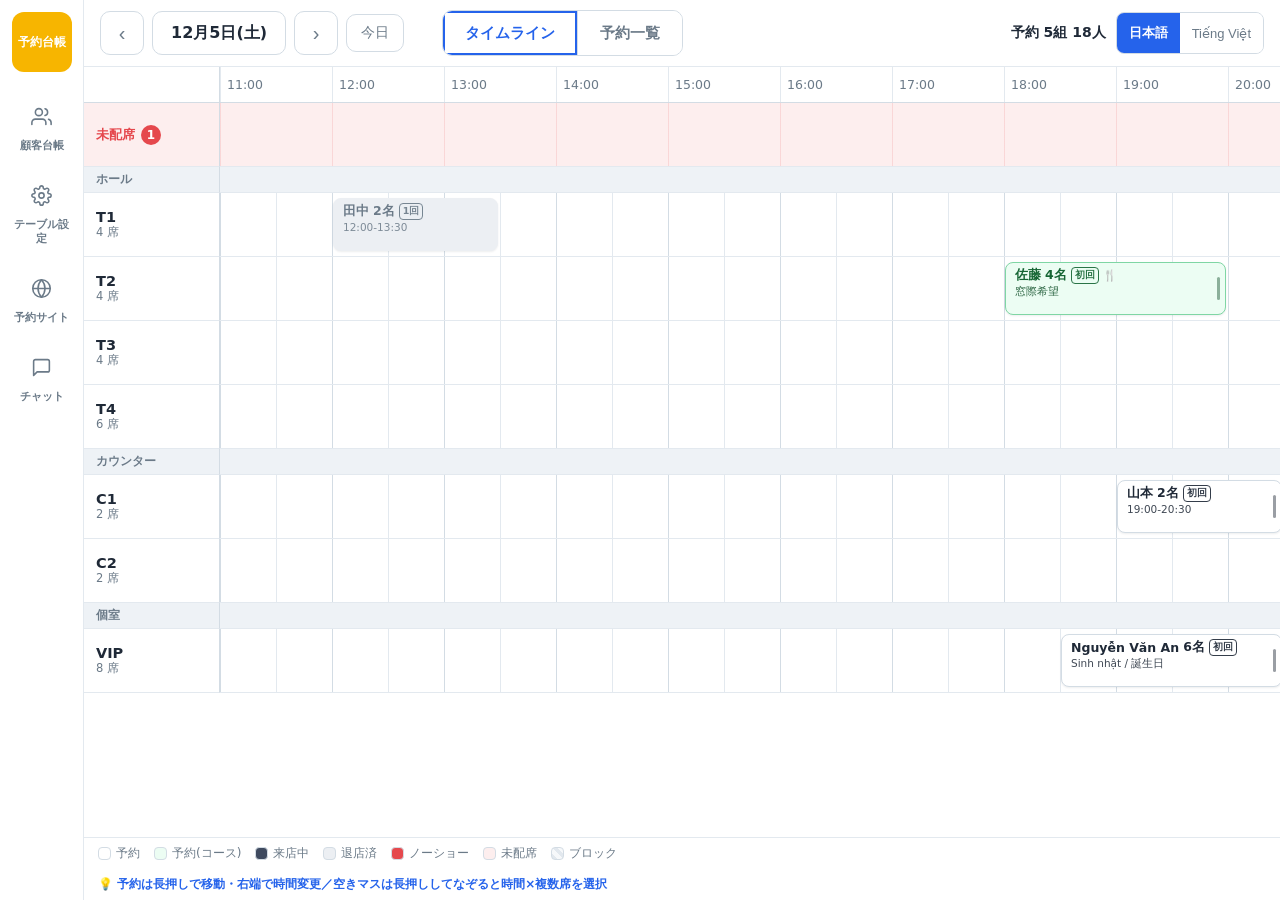
==== commit 2c215ec0: "予約情報をフォームの更新" ====
--- a/index.html
+++ b/index.html
@@ -7,7 +7,7 @@
   <meta name="mobile-web-app-capable" content="yes">
   <meta name="theme-color" content="#ffffff">
   <title>予約台帳 / Sổ đặt bàn</title>
-  <link rel="stylesheet" href="style.css?v=24">
+  <link rel="stylesheet" href="style.css?v=25">
 </head>
 <body>
   <!-- dinii風 細線SVGアイコン定義 -->
@@ -362,7 +362,27 @@
     </div>
   </div>
 
-  <script src="i18n.js?v=24"></script>
-  <script src="app.js?v=24"></script>
+  <!-- Customer detail modal（顧客情報・来店履歴） -->
+  <div class="modal-backdrop hidden" id="custModal">
+    <div class="modal">
+      <div class="modal-header">
+        <h2 id="custModalTitle"></h2>
+        <button class="icon-btn" id="btnCustClose">✕</button>
+      </div>
+      <div class="modal-body">
+        <div class="cust-detail" id="custDetailInfo"></div>
+        <h3 class="sec" id="custHistHead"></h3>
+        <p class="hist-hint" id="custHistHint"></p>
+        <div class="cust-history" id="custHistory"></div>
+      </div>
+      <div class="modal-footer">
+        <span class="spacer"></span>
+        <button class="btn ghost" id="btnCustCloseFooter" data-i18n="cancelBtn"></button>
+      </div>
+    </div>
+  </div>
+
+  <script src="i18n.js?v=25"></script>
+  <script src="app.js?v=25"></script>
 </body>
 </html>
--- a/style.css
+++ b/style.css
@@ -377,6 +377,26 @@
 .cust-table th, .cust-table td { padding: 12px 14px; text-align: left; border-bottom: 1px solid var(--line); font-size: 14px; }
 .cust-table th { background: #f4f7fa; color: var(--muted); font-size: 12.5px; font-weight: 600; white-space: nowrap; }
 .cust-table td.num { font-weight: 700; white-space: nowrap; }
+.cust-row { cursor: pointer; }
+.cust-row:hover td { background: #f4f7fa; }
+
+/* 顧客詳細（来店・予約履歴） */
+.cust-detail { display: grid; grid-template-columns: repeat(2, minmax(0, 1fr)); gap: 0 20px; }
+.cd-item { display: flex; justify-content: space-between; gap: 12px; padding: 9px 0; border-bottom: 1px solid var(--line); min-width: 0; }
+.cd-k { color: var(--muted); font-size: 12.5px; font-weight: 600; white-space: nowrap; }
+.cd-v { font-size: 14px; text-align: right; word-break: break-word; }
+#custHistHead { font-size: 13px; color: var(--blue); font-weight: 700; border-bottom: 1px solid var(--line); padding-bottom: 4px; margin: 20px 0 4px; }
+.hist-hint { font-size: 12px; color: var(--muted); margin-bottom: 12px; }
+.cust-history { display: flex; flex-direction: column; gap: 10px; }
+.ch-row { border: 1px solid var(--line-strong); border-radius: 12px; padding: 10px 12px; cursor: pointer; transition: background .12s; }
+.ch-row:hover { background: #f4f7fa; }
+.ch-head { display: flex; align-items: center; justify-content: space-between; gap: 8px; margin-bottom: 6px; }
+.ch-date { font-weight: 700; font-size: 14px; }
+.ch-body { font-size: 13px; color: var(--text); line-height: 1.7; }
+.ch-tags { display: flex; flex-wrap: wrap; gap: 6px; margin-top: 8px; }
+.mini-tag { font-size: 11.5px; background: #eef3f8; color: #47555f; border-radius: 999px; padding: 3px 10px; }
+.ch-memo { font-size: 12.5px; color: var(--muted); margin-top: 6px; }
+@media (max-width: 640px) { .cust-detail { grid-template-columns: 1fr; } }
 
 /* ===== 予約サイト・在庫連携 ===== */
 .sites-wrap { flex: 1; overflow: auto; padding: 16px; -webkit-overflow-scrolling: touch; }
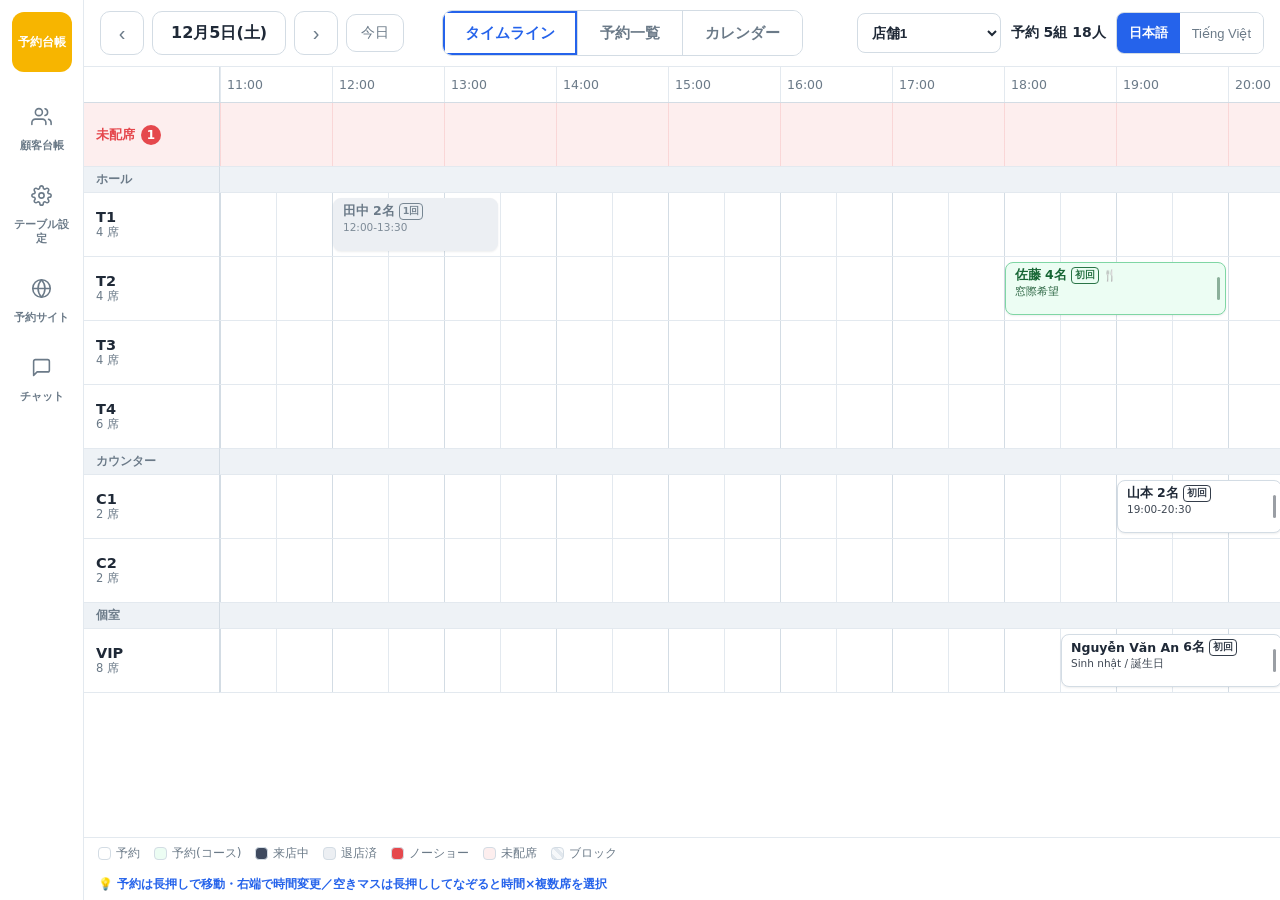
==== commit 823cd10b: "予約台帳の機能追加・予約サイト刷新・GitHub Pages 対応 - 台帳: 月間カレンダー、全期間検索・絞り込み・印刷、未確認ネット予約バッジ、   電話番号からの顧客情報自動入力、定休日・臨時休" ====
--- a/index.html
+++ b/index.html
@@ -2,387 +2,20 @@
 <html lang="ja">
 <head>
   <meta charset="UTF-8">
-  <meta name="viewport" content="width=device-width, initial-scale=1.0, maximum-scale=1.0, user-scalable=no, viewport-fit=cover">
-  <meta name="apple-mobile-web-app-capable" content="yes">
-  <meta name="mobile-web-app-capable" content="yes">
-  <meta name="theme-color" content="#ffffff">
+  <meta name="viewport" content="width=device-width, initial-scale=1.0">
+  <!-- GitHub Pages などでリポジトリ直下が開かれたときに、アプリ本体（public/）へ転送する -->
+  <meta http-equiv="refresh" content="0; url=public/index.html">
   <title>予約台帳 / Sổ đặt bàn</title>
-  <link rel="stylesheet" href="style.css?v=25">
+  <style>
+    body { font-family: "Segoe UI", "Hiragino Sans", "Yu Gothic UI", system-ui, sans-serif; display: flex; align-items: center; justify-content: center; min-height: 100vh; margin: 0; color: #1f2937; background: #f7f9fb; }
+    a { color: #2563eb; font-weight: 700; font-size: 18px; }
+  </style>
 </head>
 <body>
-  <!-- dinii風 細線SVGアイコン定義 -->
-  <svg style="display:none" xmlns="http://www.w3.org/2000/svg">
-    <symbol id="ic-calendar" viewBox="0 0 24 24">
-      <rect x="3" y="4" width="18" height="17" rx="2"/>
-      <line x1="16" y1="2" x2="16" y2="6"/>
-      <line x1="8" y1="2" x2="8" y2="6"/>
-      <line x1="3" y1="10" x2="21" y2="10"/>
-    </symbol>
-    <symbol id="ic-list" viewBox="0 0 24 24">
-      <line x1="8" y1="6" x2="21" y2="6"/>
-      <line x1="8" y1="12" x2="21" y2="12"/>
-      <line x1="8" y1="18" x2="21" y2="18"/>
-      <line x1="3.5" y1="6" x2="3.51" y2="6"/>
-      <line x1="3.5" y1="12" x2="3.51" y2="12"/>
-      <line x1="3.5" y1="18" x2="3.51" y2="18"/>
-    </symbol>
-    <symbol id="ic-users" viewBox="0 0 24 24">
-      <path d="M17 21v-2a4 4 0 0 0-4-4H5a4 4 0 0 0-4 4v2"/>
-      <circle cx="9" cy="7" r="4"/>
-      <path d="M23 21v-2a4 4 0 0 0-3-3.87"/>
-      <path d="M16 3.13a4 4 0 0 1 0 7.75"/>
-    </symbol>
-    <symbol id="ic-gear" viewBox="0 0 24 24">
-      <circle cx="12" cy="12" r="3"/>
-      <path d="M19.4 15a1.65 1.65 0 0 0 .33 1.82l.06.06a2 2 0 0 1 0 2.83 2 2 0 0 1-2.83 0l-.06-.06a1.65 1.65 0 0 0-1.82-.33 1.65 1.65 0 0 0-1 1.51V21a2 2 0 0 1-2 2 2 2 0 0 1-2-2v-.09A1.65 1.65 0 0 0 9 19.4a1.65 1.65 0 0 0-1.82.33l-.06.06a2 2 0 0 1-2.83 0 2 2 0 0 1 0-2.83l.06-.06a1.65 1.65 0 0 0 .33-1.82 1.65 1.65 0 0 0-1.51-1H3a2 2 0 0 1-2-2 2 2 0 0 1 2-2h.09A1.65 1.65 0 0 0 4.6 9a1.65 1.65 0 0 0-.33-1.82l-.06-.06a2 2 0 0 1 0-2.83 2 2 0 0 1 2.83 0l.06.06a1.65 1.65 0 0 0 1.82.33H9a1.65 1.65 0 0 0 1-1.51V3a2 2 0 0 1 2-2 2 2 0 0 1 2 2v.09a1.65 1.65 0 0 0 1 1.51 1.65 1.65 0 0 0 1.82-.33l.06-.06a2 2 0 0 1 2.83 0 2 2 0 0 1 0 2.83l-.06.06a1.65 1.65 0 0 0-.33 1.82V9a1.65 1.65 0 0 0 1.51 1H21a2 2 0 0 1 2 2 2 2 0 0 1-2 2h-.09a1.65 1.65 0 0 0-1.51 1z"/>
-    </symbol>
-    <symbol id="ic-plus" viewBox="0 0 24 24">
-      <line x1="12" y1="5" x2="12" y2="19"/>
-      <line x1="5" y1="12" x2="19" y2="12"/>
-    </symbol>
-    <symbol id="ic-globe" viewBox="0 0 24 24">
-      <circle cx="12" cy="12" r="10"/>
-      <line x1="2" y1="12" x2="22" y2="12"/>
-      <path d="M12 2a15.3 15.3 0 0 1 4 10 15.3 15.3 0 0 1-4 10 15.3 15.3 0 0 1-4-10 15.3 15.3 0 0 1 4-10z"/>
-    </symbol>
-    <symbol id="ic-chat" viewBox="0 0 24 24">
-      <path d="M21 15a2 2 0 0 1-2 2H7l-4 4V5a2 2 0 0 1 2-2h14a2 2 0 0 1 2 2z"/>
-    </symbol>
-    <symbol id="ic-walkin" viewBox="0 0 24 24">
-      <path d="M16 21v-2a4 4 0 0 0-4-4H5a4 4 0 0 0-4 4v2"/>
-      <circle cx="8.5" cy="7" r="4"/>
-      <line x1="20" y1="8" x2="20" y2="14"/>
-      <line x1="17" y1="11" x2="23" y2="11"/>
-    </symbol>
-  </svg>
-
-  <!-- 左サイドバー -->
-  <aside class="rail" id="rail">
-    <div class="rail-logo" data-i18n="appTitle"></div>
-    <button class="rail-btn" data-view="customers">
-      <span class="rail-ic"><svg class="ic"><use href="#ic-users"/></svg></span>
-      <span class="rail-label" data-i18n="customers"></span>
-    </button>
-    <button class="rail-btn" id="railSettings">
-      <span class="rail-ic"><svg class="ic"><use href="#ic-gear"/></svg></span>
-      <span class="rail-label" data-i18n="settings"></span>
-    </button>
-    <button class="rail-btn" data-view="sites">
-      <span class="rail-ic"><svg class="ic"><use href="#ic-globe"/></svg></span>
-      <span class="rail-label" data-i18n="sites"></span>
-    </button>
-    <button class="rail-btn" data-view="chat">
-      <span class="rail-ic"><svg class="ic"><use href="#ic-chat"/></svg></span>
-      <span class="rail-label" data-i18n="chat"></span>
-    </button>
-    <div class="spacer"></div>
-  </aside>
-
-  <div class="app-main">
-    <header class="topbar">
-      <div class="date-nav">
-        <button id="btnPrevDay" class="nav-btn">‹</button>
-        <label class="date-box">
-          <span id="dateDisplay"></span>
-          <input type="date" id="datePicker">
-        </label>
-        <button id="btnNextDay" class="nav-btn">›</button>
-        <button id="btnToday" class="btn ghost small" data-i18n="today"></button>
-      </div>
-
-      <nav class="view-switch" id="viewSwitch">
-        <button class="vs-btn active" data-view="timetable" data-i18n="timetable"></button>
-        <button class="vs-btn" data-view="list" data-i18n="list"></button>
-      </nav>
-
-      <div class="topbar-right">
-        <span class="day-summary" id="daySummary"></span>
-        <button id="btnChatPhone" class="icon-btn phone-only"><svg class="ic"><use href="#ic-chat"/></svg></button>
-        <button id="btnSitesPhone" class="icon-btn phone-only"><svg class="ic"><use href="#ic-globe"/></svg></button>
-        <button id="btnSettings" class="icon-btn phone-only"><svg class="ic"><use href="#ic-gear"/></svg></button>
-        <div class="lang-switch" id="langSwitch">
-          <button data-lang="ja">日本語</button>
-          <button data-lang="vi">Tiếng Việt</button>
-        </div>
-      </div>
-    </header>
-
-    <main>
-      <section id="view-timetable" class="view">
-        <div class="tt-scroll" id="ttScroll"></div>
-        <div class="legend" id="legend"></div>
-      </section>
-
-      <section id="view-list" class="view hidden">
-        <div class="list-wrap" id="listWrap"></div>
-      </section>
-
-      <section id="view-customers" class="view hidden">
-        <div class="cust-toolbar">
-          <input type="search" id="custSearch" class="search-input" data-i18n-placeholder="searchPlaceholder">
-        </div>
-        <div class="cust-wrap" id="custWrap"></div>
-      </section>
-
-      <section id="view-sites" class="view hidden">
-        <div class="sites-wrap">
-          <p class="sites-note" data-i18n="sitesNote"></p>
-          <div class="site-cards" id="siteCards"></div>
-          <button class="btn ghost" id="btnAddSite"><svg class="ic"><use href="#ic-plus"/></svg> <span data-i18n="addSite"></span></button>
-          <h3 class="inv-heading" data-i18n="invHeading"></h3>
-          <p class="inv-note" data-i18n="invNote"></p>
-          <div class="inv-scroll" id="invGrid"></div>
-        </div>
-      </section>
-
-      <section id="view-chat" class="view hidden">
-        <div class="chat-log" id="chatLog"></div>
-        <div class="chat-inputbar">
-          <input type="text" id="chatInput" data-i18n-placeholder="chatPlaceholder" autocomplete="off">
-          <button class="btn primary" id="chatSend" data-i18n="chatSend"></button>
-        </div>
-      </section>
-    </main>
-  </div>
-
-  <!-- スマホ用 下部ナビ / FAB -->
-  <nav class="bottom-nav" id="bottomNav">
-    <button class="bn-btn active" data-view="timetable"><span class="bn-ic"><svg class="ic"><use href="#ic-calendar"/></svg></span><span data-i18n="timetable"></span></button>
-    <button class="bn-btn" data-view="list"><span class="bn-ic"><svg class="ic"><use href="#ic-list"/></svg></span><span data-i18n="list"></span></button>
-    <button class="bn-btn" data-view="customers"><span class="bn-ic"><svg class="ic"><use href="#ic-users"/></svg></span><span data-i18n="customers"></span></button>
-  </nav>
-  <div class="fabs">
-    <button id="fabWalkIn" class="fab secondary" title="walk-in"><svg class="ic"><use href="#ic-walkin"/></svg></button>
-    <button id="fabNew" class="fab primary" title="new"><svg class="ic"><use href="#ic-plus"/></svg></button>
-  </div>
-
-  <!-- 空きマスタップ時のポップオーバー（トレタ風） -->
-  <div class="cell-popover hidden" id="cellPopover">
-    <div class="cp-head">
-      <button class="cp-tab active" id="cpTabRes" data-i18n="resTab"></button>
-      <button class="cp-tab" id="cpTabWalkIn" data-i18n="walkIn"></button>
-    </div>
-    <div class="cp-info" id="cpInfo"></div>
-    <div class="cp-pax" id="cpPax"></div>
-    <button class="cp-block" id="cpBlock">🚫 <span data-i18n="blockBtn"></span></button>
-  </div>
-
-  <!-- Reservation modal -->
-  <div class="modal-backdrop hidden" id="resModal">
-    <div class="modal">
-      <div class="modal-header">
-        <h2 id="resModalTitle"></h2>
-        <button class="icon-btn" id="btnResClose">✕</button>
-      </div>
-      <div class="modal-body">
-        <div class="status-row hidden" id="fStatusRow"></div>
-
-        <div class="form-grid">
-          <h3 class="sec" data-i18n="secWhen"></h3>
-          <div class="field">
-            <label data-i18n="date"></label>
-            <input type="date" id="fDate">
-          </div>
-          <div class="field">
-            <label data-i18n="startTime"></label>
-            <select id="fStart"></select>
-          </div>
-          <div class="field">
-            <label data-i18n="stayTime"></label>
-            <select id="fDur"></select>
-          </div>
-          <div class="field">
-            <label data-i18n="resetTime"></label>
-            <select id="fReset"></select>
-          </div>
-          <div class="field checkbox-field">
-            <label class="chk"><input type="checkbox" id="fHasLimit"> <span data-i18n="hasTimeLimit"></span></label>
-          </div>
-
-          <div class="field">
-            <label data-i18n="adults"></label>
-            <div class="stepper">
-              <button type="button" class="step-btn" data-step="adults" data-d="-1">−</button>
-              <span class="step-val" id="fAdults">2</span>
-              <button type="button" class="step-btn" data-step="adults" data-d="1">＋</button>
-            </div>
-          </div>
-          <div class="field">
-            <label data-i18n="children"></label>
-            <div class="stepper">
-              <button type="button" class="step-btn" data-step="children" data-d="-1">−</button>
-              <span class="step-val" id="fChildren">0</span>
-              <button type="button" class="step-btn" data-step="children" data-d="1">＋</button>
-            </div>
-          </div>
-          <div class="field hide-phone-empty"></div>
-
-          <h3 class="sec" data-i18n="secTable"></h3>
-          <div class="field span3">
-            <div class="table-chips" id="fTables"></div>
-          </div>
-
-          <h3 class="sec" data-i18n="secGuest"></h3>
-          <div class="field">
-            <label data-i18n="name"></label>
-            <input type="text" id="fName">
-          </div>
-          <div class="field">
-            <label data-i18n="nameKana"></label>
-            <input type="text" id="fKana">
-          </div>
-          <div class="field">
-            <label data-i18n="phone"></label>
-            <input type="tel" id="fPhone" data-i18n-placeholder="phonePlaceholder">
-          </div>
-          <div class="field">
-            <label data-i18n="gender"></label>
-            <select id="fGender"></select>
-          </div>
-          <div class="field">
-            <label data-i18n="company"></label>
-            <input type="text" id="fCompany">
-          </div>
-          <div class="field">
-            <label data-i18n="reservationName"></label>
-            <input type="text" id="fResName">
-          </div>
-          <div class="field">
-            <label data-i18n="email"></label>
-            <input type="email" id="fEmail" data-i18n-placeholder="emailPlaceholder">
-          </div>
-
-          <h3 class="sec" data-i18n="secOther"></h3>
-          <div class="field">
-            <label data-i18n="channel"></label>
-            <select id="fChannel"></select>
-          </div>
-          <div class="field">
-            <label data-i18n="purpose"></label>
-            <select id="fPurpose"></select>
-          </div>
-          <div class="field span3">
-            <label data-i18n="coursesLabel"></label>
-            <div id="fCourses"></div>
-            <button type="button" class="btn ghost small" id="btnAddCourse" data-i18n="addCourse"></button>
-          </div>
-          <div class="field span3">
-            <label data-i18n="tagsLabel"></label>
-            <div class="table-chips" id="fTags"></div>
-          </div>
-          <div class="field span3">
-            <label data-i18n="memo"></label>
-            <textarea id="fMemo" rows="2"></textarea>
-          </div>
-        </div>
-      </div>
-      <div class="modal-footer">
-        <button class="btn danger hidden" id="btnResDelete" data-i18n="delete"></button>
-        <span class="spacer"></span>
-        <button class="btn ghost" id="btnResCancel" data-i18n="cancelBtn"></button>
-        <button class="btn primary" id="btnResSave" data-i18n="save"></button>
-      </div>
-    </div>
-  </div>
-
-  <!-- Table settings modal -->
-  <div class="modal-backdrop hidden" id="settingsModal">
-    <div class="modal">
-      <div class="modal-header">
-        <h2 data-i18n="settings"></h2>
-        <button class="icon-btn" id="btnSetClose">✕</button>
-      </div>
-      <div class="modal-body">
-        <div class="form-grid">
-          <div class="field">
-            <label data-i18n="openTime"></label>
-            <select id="sOpen"></select>
-          </div>
-          <div class="field">
-            <label data-i18n="closeTime"></label>
-            <select id="sClose"></select>
-          </div>
-        </div>
-        <div class="tbl-head">
-          <span data-i18n="tableName"></span>
-          <span data-i18n="groupLabel"></span>
-          <span data-i18n="seatsLabel"></span>
-          <span data-i18n="minSeatsLabel"></span>
-          <span></span>
-        </div>
-        <div id="tblRows"></div>
-        <button class="btn ghost full" id="btnAddTable"><svg class="ic"><use href="#ic-plus"/></svg> <span data-i18n="addTable"></span></button>
-
-        <h3 class="combo-heading" data-i18n="comboHeading"></h3>
-        <p class="combo-note" data-i18n="comboNote"></p>
-        <div id="comboRows"></div>
-        <button class="btn ghost full" id="btnAddCombo"><svg class="ic"><use href="#ic-plus"/></svg> <span data-i18n="addCombo"></span></button>
-      </div>
-      <div class="modal-footer">
-        <span class="spacer"></span>
-        <button class="btn ghost" id="btnSetCancel" data-i18n="cancelBtn"></button>
-        <button class="btn primary" id="btnSetSave" data-i18n="save"></button>
-      </div>
-    </div>
-  </div>
-
-  <!-- Site modal（予約サイトの追加・編集） -->
-  <div class="modal-backdrop hidden" id="siteModal">
-    <div class="modal">
-      <div class="modal-header">
-        <h2 id="siteModalTitle"></h2>
-        <button class="icon-btn" id="btnSiteClose">✕</button>
-      </div>
-      <div class="modal-body">
-        <div class="form-grid">
-          <div class="field span2">
-            <label data-i18n="siteName"></label>
-            <input type="text" id="sName">
-          </div>
-          <div class="field">
-            <label data-i18n="colorLabel"></label>
-            <div class="color-swatches" id="sColors"></div>
-          </div>
-          <div class="field span3">
-            <label data-i18n="linkedTables"></label>
-            <div class="table-chips" id="sTables"></div>
-          </div>
-          <div class="field span3">
-            <label data-i18n="linkedCombos"></label>
-            <div class="table-chips" id="sCombos"></div>
-          </div>
-        </div>
-      </div>
-      <div class="modal-footer">
-        <button class="btn danger hidden" id="btnSiteDelete" data-i18n="delete"></button>
-        <span class="spacer"></span>
-        <button class="btn ghost" id="btnSiteCancel" data-i18n="cancelBtn"></button>
-        <button class="btn primary" id="btnSiteSave" data-i18n="save"></button>
-      </div>
-    </div>
-  </div>
-
-  <!-- Customer detail modal（顧客情報・来店履歴） -->
-  <div class="modal-backdrop hidden" id="custModal">
-    <div class="modal">
-      <div class="modal-header">
-        <h2 id="custModalTitle"></h2>
-        <button class="icon-btn" id="btnCustClose">✕</button>
-      </div>
-      <div class="modal-body">
-        <div class="cust-detail" id="custDetailInfo"></div>
-        <h3 class="sec" id="custHistHead"></h3>
-        <p class="hist-hint" id="custHistHint"></p>
-        <div class="cust-history" id="custHistory"></div>
-      </div>
-      <div class="modal-footer">
-        <span class="spacer"></span>
-        <button class="btn ghost" id="btnCustCloseFooter" data-i18n="cancelBtn"></button>
-      </div>
-    </div>
-  </div>
-
-  <script src="i18n.js?v=25"></script>
-  <script src="app.js?v=25"></script>
+  <a href="public/index.html">予約台帳を開く / Mở sổ đặt bàn</a>
+  <script>
+    // クエリ（?store=…）やハッシュを引き継いで転送
+    location.replace('public/index.html' + location.search + location.hash);
+  </script>
 </body>
 </html>
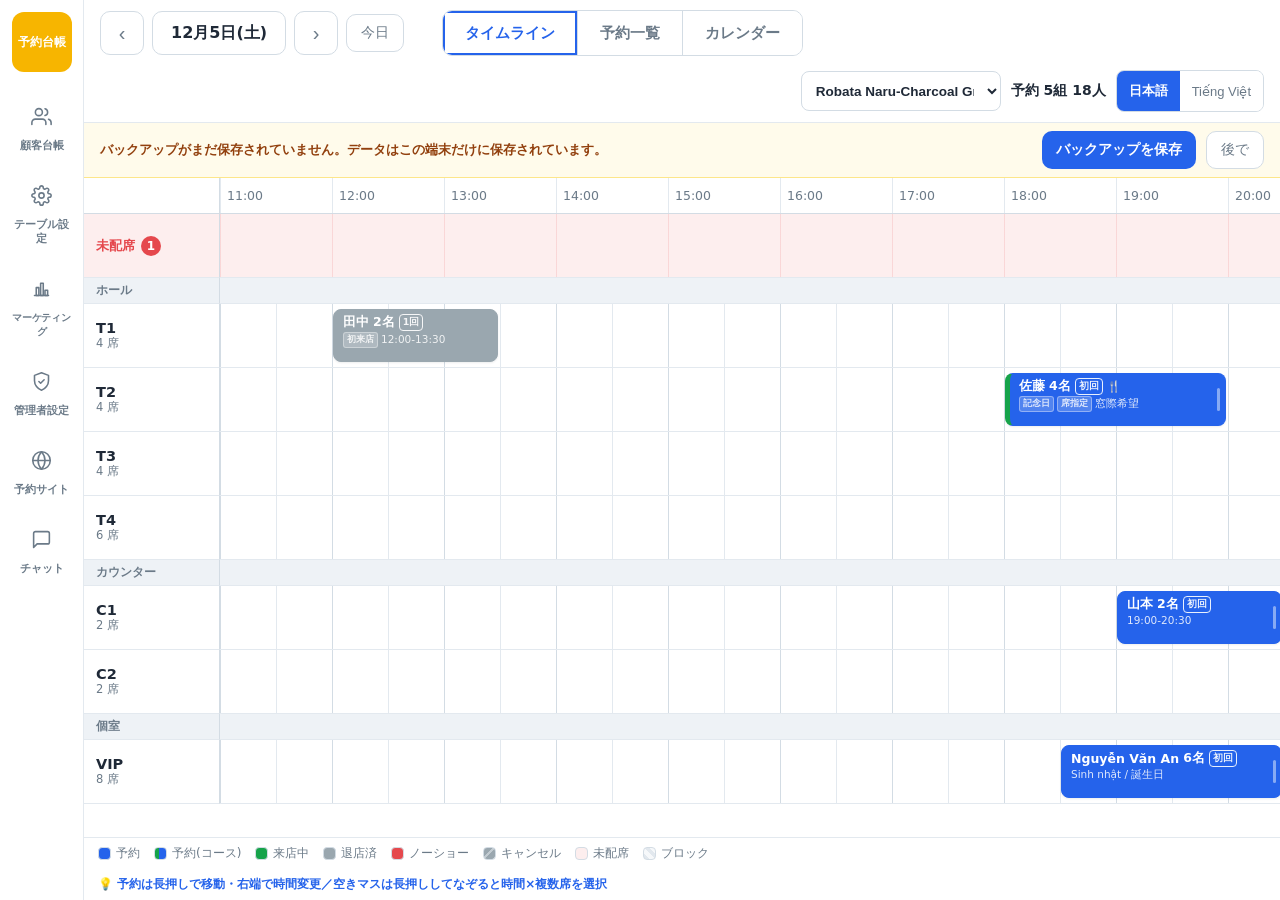
==== commit a59f687b: "予約台帳（daicho/）と予約サイト（booking/）にファイルを分割 - daicho/: 予約台帳一式（index.html, style.css, app.js, i18n.js, goog" ====
--- a/index.html
+++ b/index.html
@@ -3,8 +3,8 @@
 <head>
   <meta charset="UTF-8">
   <meta name="viewport" content="width=device-width, initial-scale=1.0">
-  <!-- GitHub Pages などでリポジトリ直下が開かれたときに、アプリ本体（public/）へ転送する -->
-  <meta http-equiv="refresh" content="0; url=public/index.html">
+  <!-- GitHub Pages などでリポジトリ直下が開かれたときに、予約台帳（daicho/）へ転送する -->
+  <meta http-equiv="refresh" content="0; url=daicho/index.html">
   <title>予約台帳 / Sổ đặt bàn</title>
   <style>
     body { font-family: "Segoe UI", "Hiragino Sans", "Yu Gothic UI", system-ui, sans-serif; display: flex; align-items: center; justify-content: center; min-height: 100vh; margin: 0; color: #1f2937; background: #f7f9fb; }
@@ -12,10 +12,10 @@
   </style>
 </head>
 <body>
-  <a href="public/index.html">予約台帳を開く / Mở sổ đặt bàn</a>
+  <a href="daicho/index.html">予約台帳を開く / Mở sổ đặt bàn</a>
   <script>
     // クエリ（?store=…）やハッシュを引き継いで転送
-    location.replace('public/index.html' + location.search + location.hash);
+    location.replace('daicho/index.html' + location.search + location.hash);
   </script>
 </body>
 </html>
